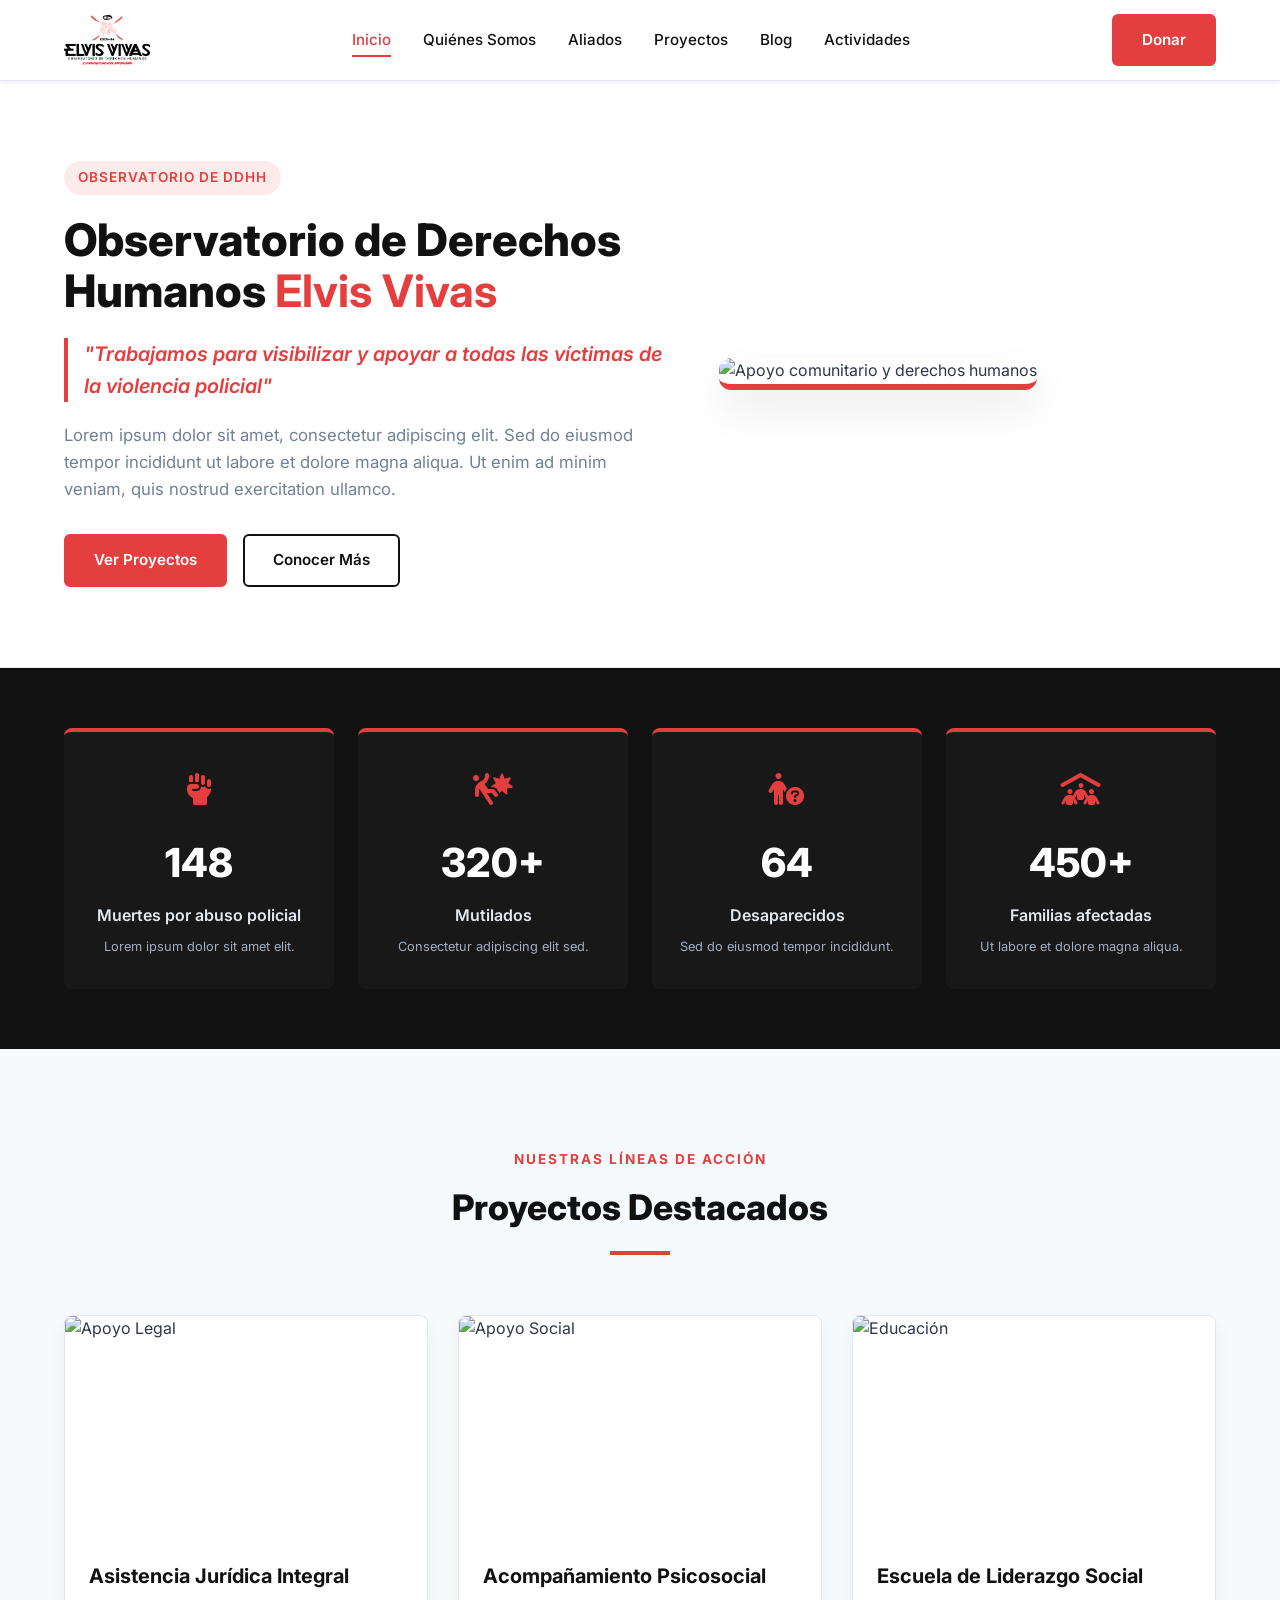
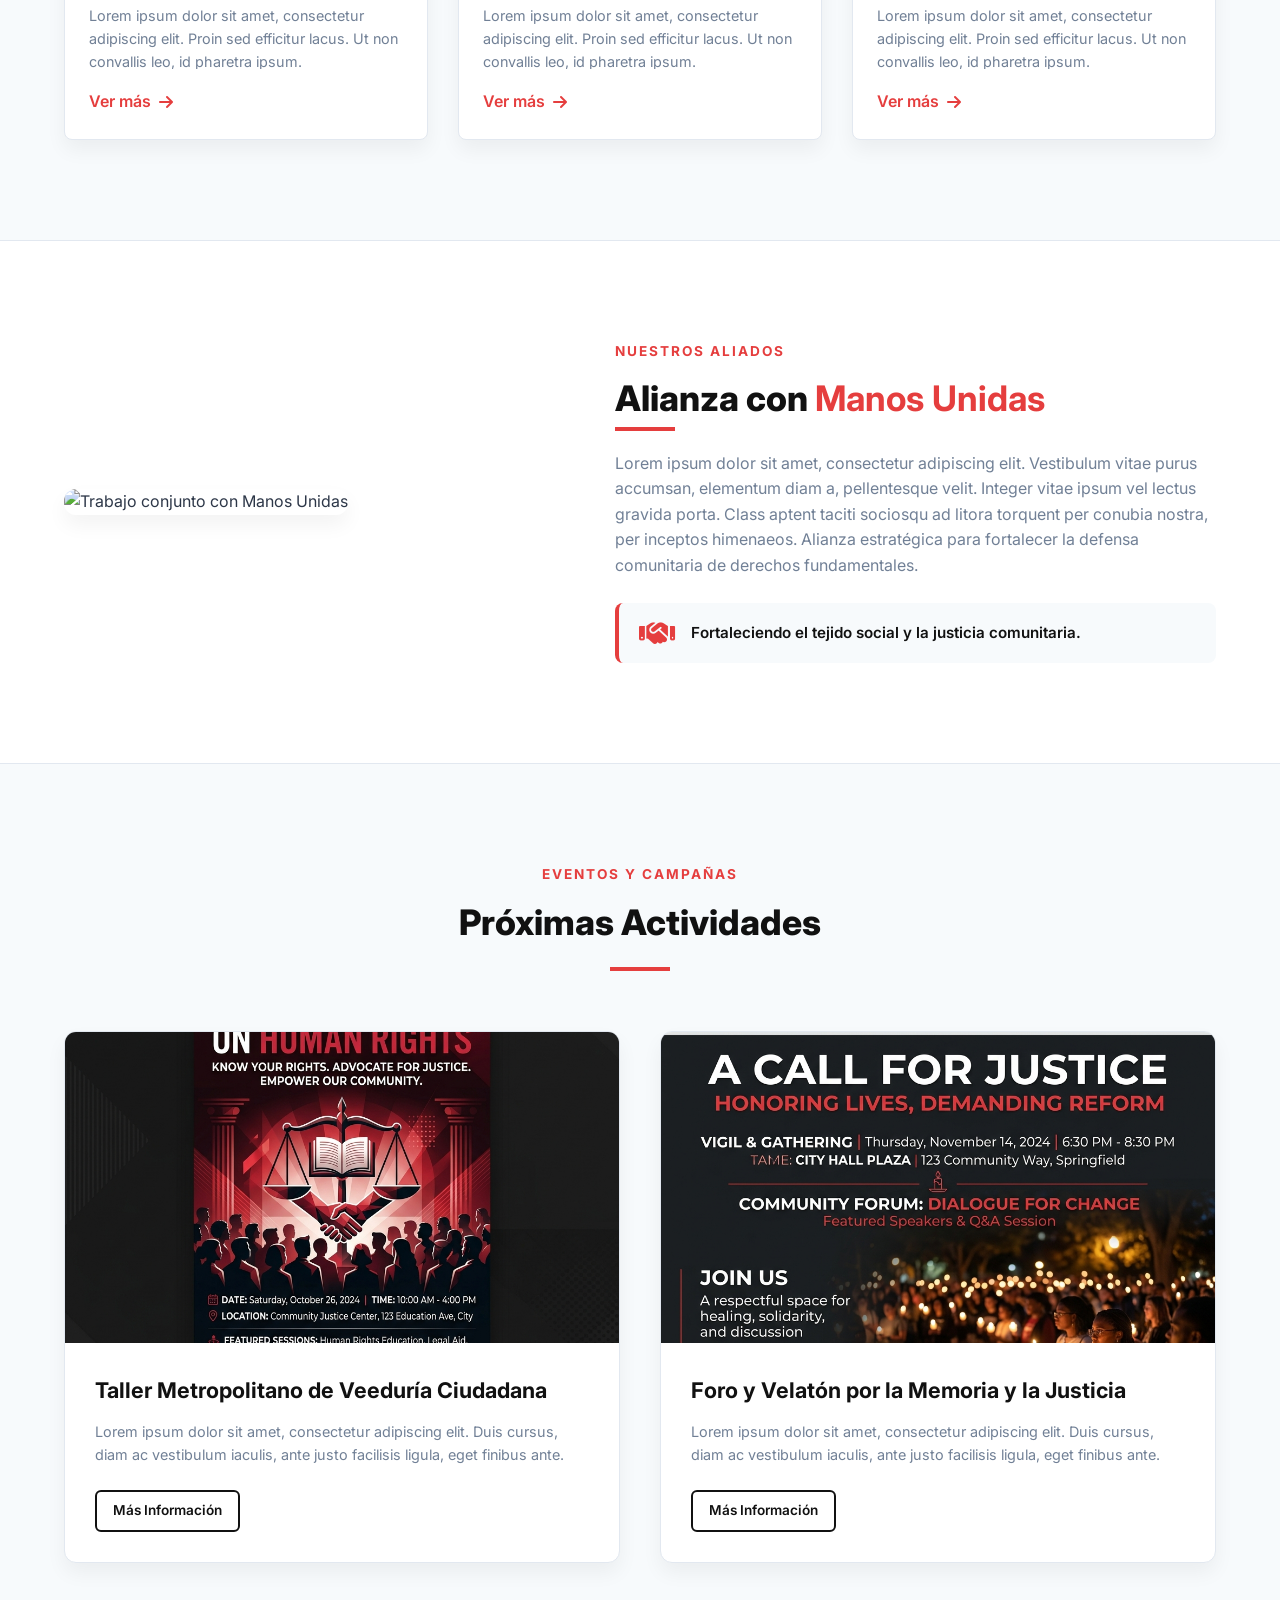
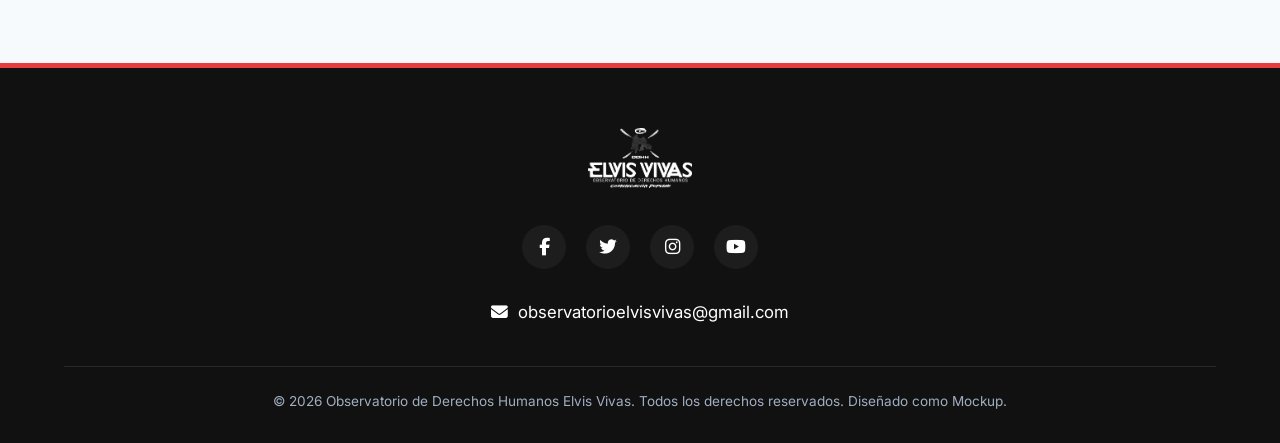
==== index.html @ bda3ddbe "Initial commit: Mockup Observatorio Elvis Vivas" ====
<!DOCTYPE html>
<html lang="es">
<head>
    <meta charset="UTF-8">
    <meta name="viewport" content="width=device-width, initial-scale=1.0">
    <title>Mockup - Observatorio de Derechos Humanos Elvis Vivas</title>
    <!-- Google Fonts: Inter para un look moderno y limpio -->
    <link rel="preconnect" href="https://fonts.googleapis.com">
    <link rel="preconnect" href="https://fonts.gstatic.com" crossorigin>
    <link href="https://fonts.googleapis.com/css2?family=Inter:wght@300;400;500;600;700;800&display=swap" rel="stylesheet">
    <!-- FontAwesome para iconos limpios y profesionales -->
    <link rel="stylesheet" href="https://cdnjs.cloudflare.com/ajax/libs/font-awesome/6.4.0/css/all.min.css">
    <!-- Estilos del sitio -->
    <link rel="stylesheet" href="style.css">
</head>
<body>

    <!-- CABECERA / NAVEGACIÓN -->
    <header class="main-header">
        <div class="container header-container">
            <a href="#" class="logo-container">
                <img src="img/logo.png" alt="Logo Observatorio Elvis Vivas" class="logo-img">
            </a>
            
            <!-- Botón de menú móvil -->
            <button class="mobile-menu-btn" aria-label="Abrir menú">
                <i class="fa-solid fa-bars"></i>
            </button>

            <nav class="main-nav">
                <ul class="nav-list">
                    <li><a href="#inicio" class="active">Inicio</a></li>
                    <li><a href="#quienes-somos">Quiénes Somos</a></li>
                    <li><a href="#aliados">Aliados</a></li>
                    <li><a href="#proyectos">Proyectos</a></li>
                    <li><a href="#blog">Blog</a></li>
                    <li><a href="#actividades">Actividades</a></li>
                </ul>
            </nav>

            <div class="header-actions">
                <a href="#donar" class="btn btn-primary">Donar</a>
            </div>
        </div>
    </header>

    <!-- SECCIÓN HERO -->
    <section id="inicio" class="hero-section">
        <div class="container hero-container">
            <div class="hero-content">
                <span class="hero-badge">Observatorio de DDHH</span>
                <h1 class="hero-title">Observatorio de Derechos Humanos <span class="text-highlight">Elvis Vivas</span></h1>
                <p class="hero-subtitle">"Trabajamos para visibilizar y apoyar a todas las víctimas de la violencia policial"</p>
                <p class="hero-description">Lorem ipsum dolor sit amet, consectetur adipiscing elit. Sed do eiusmod tempor incididunt ut labore et dolore magna aliqua. Ut enim ad minim veniam, quis nostrud exercitation ullamco.</p>
                <div class="hero-btns">
                    <a href="#proyectos" class="btn btn-primary">Ver Proyectos</a>
                    <a href="#quienes-somos" class="btn btn-secondary">Conocer Más</a>
                </div>
            </div>
            <div class="hero-media">
                <!-- Imagen real representativa de apoyo/derechos humanos de Unsplash -->
                <img src="https://images.unsplash.com/photo-1509099836639-18ba1795216d?q=80&w=1200" alt="Apoyo comunitario y derechos humanos" class="hero-img">
            </div>
        </div>
    </section>

    <!-- SECCIÓN INDICADORES -->
    <section class="stats-section">
        <div class="container">
            <div class="stats-grid">
                <div class="stat-card">
                    <div class="stat-icon">
                        <i class="fa-solid fa-hand-fist"></i>
                    </div>
                    <h3 class="stat-number">148</h3>
                    <p class="stat-label">Muertes por abuso policial</p>
                    <p class="stat-desc">Lorem ipsum dolor sit amet elit.</p>
                </div>
                <div class="stat-card">
                    <div class="stat-icon">
                        <i class="fa-solid fa-person-falling-burst"></i>
                    </div>
                    <h3 class="stat-number">320+</h3>
                    <p class="stat-label">Mutilados</p>
                    <p class="stat-desc">Consectetur adipiscing elit sed.</p>
                </div>
                <div class="stat-card">
                    <div class="stat-icon">
                        <i class="fa-solid fa-person-circle-question"></i>
                    </div>
                    <h3 class="stat-number">64</h3>
                    <p class="stat-label">Desaparecidos</p>
                    <p class="stat-desc">Sed do eiusmod tempor incididunt.</p>
                </div>
                <div class="stat-card">
                    <div class="stat-icon">
                        <i class="fa-solid fa-people-roof"></i>
                    </div>
                    <h3 class="stat-number">450+</h3>
                    <p class="stat-label">Familias afectadas</p>
                    <p class="stat-desc">Ut labore et dolore magna aliqua.</p>
                </div>
            </div>
        </div>
    </section>

    <!-- SECCIÓN PROYECTOS DESTACADOS -->
    <section id="proyectos" class="projects-section">
        <div class="container">
            <div class="section-header">
                <span class="section-tag">Nuestras Líneas de Acción</span>
                <h2 class="section-title">Proyectos Destacados</h2>
                <div class="section-underline"></div>
            </div>
            
            <div class="projects-grid">
                <!-- Tarjeta 1 -->
                <div class="project-card">
                    <div class="project-img-container">
                        <img src="https://images.unsplash.com/photo-1455849318743-b2233052fcff?q=80&w=600" alt="Apoyo Legal" class="project-img">
                    </div>
                    <div class="project-info">
                        <h3 class="project-card-title">Asistencia Jurídica Integral</h3>
                        <p class="project-card-desc">Lorem ipsum dolor sit amet, consectetur adipiscing elit. Proin sed efficitur lacus. Ut non convallis leo, id pharetra ipsum.</p>
                        <a href="#proyecto-detalle" class="btn-text">Ver más <i class="fa-solid fa-arrow-right"></i></a>
                    </div>
                </div>
                
                <!-- Tarjeta 2 -->
                <div class="project-card">
                    <div class="project-img-container">
                        <img src="https://images.unsplash.com/photo-1488521787991-ed7bbaae773c?q=80&w=600" alt="Apoyo Social" class="project-img">
                    </div>
                    <div class="project-info">
                        <h3 class="project-card-title">Acompañamiento Psicosocial</h3>
                        <p class="project-card-desc">Lorem ipsum dolor sit amet, consectetur adipiscing elit. Proin sed efficitur lacus. Ut non convallis leo, id pharetra ipsum.</p>
                        <a href="#proyecto-detalle" class="btn-text">Ver más <i class="fa-solid fa-arrow-right"></i></a>
                    </div>
                </div>

                <!-- Tarjeta 3 -->
                <div class="project-card">
                    <div class="project-img-container">
                        <img src="https://images.unsplash.com/photo-1516627145497-ae6968895b74?q=80&w=600" alt="Educación" class="project-img">
                    </div>
                    <div class="project-info">
                        <h3 class="project-card-title">Escuela de Liderazgo Social</h3>
                        <p class="project-card-desc">Lorem ipsum dolor sit amet, consectetur adipiscing elit. Proin sed efficitur lacus. Ut non convallis leo, id pharetra ipsum.</p>
                        <a href="#proyecto-detalle" class="btn-text">Ver más <i class="fa-solid fa-arrow-right"></i></a>
                    </div>
                </div>
            </div>
        </div>
    </section>

    <!-- SECCIÓN ALIADOS: MANOS UNIDAS -->
    <section id="aliados" class="aliados-section">
        <div class="container aliados-container">
            <div class="aliados-media">
                <img src="https://images.unsplash.com/photo-1559027615-cdbe68790042?q=80&w=600" alt="Trabajo conjunto con Manos Unidas" class="aliados-img">
            </div>
            <div class="aliados-content">
                <span class="section-tag">Nuestros Aliados</span>
                <h2 class="section-title">Alianza con <span class="text-highlight">Manos Unidas</span></h2>
                <div class="section-underline" style="margin: 0 0 20px 0;"></div>
                <p class="aliados-description">Lorem ipsum dolor sit amet, consectetur adipiscing elit. Vestibulum vitae purus accumsan, elementum diam a, pellentesque velit. Integer vitae ipsum vel lectus gravida porta. Class aptent taciti sociosqu ad litora torquent per conubia nostra, per inceptos himenaeos. Alianza estratégica para fortalecer la defensa comunitaria de derechos fundamentales.</p>
                <div class="aliados-badge-box">
                    <i class="fa-solid fa-handshake"></i>
                    <span>Fortaleciendo el tejido social y la justicia comunitaria.</span>
                </div>
            </div>
        </div>
    </section>

    <!-- SECCIÓN PRÓXIMAS ACTIVIDADES (BANNERS GENERADOS POR IA) -->
    <section id="actividades" class="activities-section">
        <div class="container">
            <div class="section-header">
                <span class="section-tag">Eventos y Campañas</span>
                <h2 class="section-title">Próximas Actividades</h2>
                <div class="section-underline"></div>
            </div>
            
            <div class="activities-grid">
                <!-- Tarjeta Actividad 1 -->
                <div class="activity-card">
                    <div class="activity-banner-container">
                        <img src="img/banner_taller.png" alt="Banner Taller Derechos Humanos" class="activity-banner-img">
                    </div>
                    <div class="activity-info">
                        <h3 class="activity-title">Taller Metropolitano de Veeduría Ciudadana</h3>
                        <p class="activity-desc">Lorem ipsum dolor sit amet, consectetur adipiscing elit. Duis cursus, diam ac vestibulum iaculis, ante justo facilisis ligula, eget finibus ante.</p>
                        <a href="#" class="btn btn-secondary btn-sm">Más Información</a>
                    </div>
                </div>

                <!-- Tarjeta Actividad 2 -->
                <div class="activity-card">
                    <div class="activity-banner-container">
                        <img src="img/banner_velaton.png" alt="Banner Velatón por la Justicia" class="activity-banner-img">
                    </div>
                    <div class="activity-info">
                        <h3 class="activity-title">Foro y Velatón por la Memoria y la Justicia</h3>
                        <p class="activity-desc">Lorem ipsum dolor sit amet, consectetur adipiscing elit. Duis cursus, diam ac vestibulum iaculis, ante justo facilisis ligula, eget finibus ante.</p>
                        <a href="#" class="btn btn-secondary btn-sm">Más Información</a>
                    </div>
                </div>
            </div>
        </div>
    </section>

    <!-- PIE DE PÁGINA (FOOTER) -->
    <footer class="main-footer">
        <div class="container footer-container">
            <div class="footer-logo">
                <img src="img/logo.png" alt="Logo Observatorio Elvis Vivas" class="footer-logo-img">
            </div>
            
            <div class="footer-socials">
                <a href="#" class="social-link" aria-label="Facebook"><i class="fa-brands fa-facebook-f"></i></a>
                <a href="#" class="social-link" aria-label="Twitter"><i class="fa-brands fa-twitter"></i></a>
                <a href="#" class="social-link" aria-label="Instagram"><i class="fa-brands fa-instagram"></i></a>
                <a href="#" class="social-link" aria-label="YouTube"><i class="fa-brands fa-youtube"></i></a>
            </div>

            <div class="footer-contact">
                <p><i class="fa-solid fa-envelope"></i> <a href="mailto:observatorioelvisvivas@gmail.com">observatorioelvisvivas@gmail.com</a></p>
            </div>
            
            <div class="footer-bottom">
                <p>&copy; 2026 Observatorio de Derechos Humanos Elvis Vivas. Todos los derechos reservados. Diseñado como Mockup.</p>
            </div>
        </div>
    </footer>

    <!-- Script para comportamiento interactivo básico -->
    <script src="main.js"></script>
</body>
</html>
---- style.css ----
/* ==========================================================================
   DISEÑO VISUAL: MOCKUP OBSERVATORIO DE DERECHOS HUMANOS ELVIS VIVAS
   Paleta: Basada en el Logo (Negro Carbón y Rojo Carmesí)
   ========================================================================== */

/* VARIABLES DE DISEÑO (Identidad de marca) */
:root {
    --primary-color: #111111;       /* Negro Carbón del Logo */
    --accent-color: #e53e3e;        /* Rojo Carmesí de 'Comunicación Popular' */
    --accent-hover: #b91c1c;        /* Rojo Carmesí Oscuro para hovers */
    --text-color: #2d3748;          /* Gris Oscuro para legibilidad */
    --text-muted: #718096;          /* Gris Claro para descripciones secundarias */
    --bg-light: #f7fafc;            /* Fondo Gris Ultra-Claro */
    --bg-white: #ffffff;            /* Fondo Blanco */
    --border-color: #e2e8f0;        /* Color de bordes y separadores */
    --font-primary: 'Inter', sans-serif;
    --transition-speed: 0.3s;
    --max-width: 1200px;
    --shadow-sm: 0 2px 4px rgba(0,0,0,0.05);
    --shadow-md: 0 10px 20px rgba(0,0,0,0.05);
    --shadow-lg: 0 20px 40px rgba(0,0,0,0.08);
}

/* RESET GENERAL */
* {
    margin: 0;
    padding: 0;
    box-sizing: border-box;
}

html {
    scroll-behavior: smooth;
    font-size: 16px;
}

body {
    font-family: var(--font-primary);
    color: var(--text-color);
    background-color: var(--bg-white);
    line-height: 1.6;
    overflow-x: hidden;
}

/* CLASES DE UTILIDAD */
.container {
    width: 100%;
    max-width: var(--max-width);
    margin: 0 auto;
    padding: 0 24px;
}

.text-highlight {
    color: var(--accent-color);
    font-weight: 700;
}

/* BOTONES */
.btn {
    display: inline-block;
    padding: 12px 28px;
    font-size: 0.95rem;
    font-weight: 600;
    border-radius: 6px;
    text-decoration: none;
    transition: all var(--transition-speed) ease;
    cursor: pointer;
    text-align: center;
}

.btn-primary {
    background-color: var(--accent-color);
    color: var(--bg-white);
    border: 2px solid var(--accent-color);
}

.btn-primary:hover {
    background-color: var(--accent-hover);
    border-color: var(--accent-hover);
    transform: translateY(-2px);
    box-shadow: 0 4px 12px rgba(229, 62, 62, 0.2);
}

.btn-secondary {
    background-color: transparent;
    color: var(--primary-color);
    border: 2px solid var(--primary-color);
}

.btn-secondary:hover {
    background-color: var(--primary-color);
    color: var(--bg-white);
    transform: translateY(-2px);
}

.btn-sm {
    padding: 8px 16px;
    font-size: 0.85rem;
}

.btn-text {
    display: inline-flex;
    align-items: center;
    gap: 8px;
    color: var(--accent-color);
    font-weight: 600;
    text-decoration: none;
    transition: gap 0.2s ease;
}

.btn-text:hover {
    color: var(--accent-hover);
    gap: 12px;
}

/* CABECERA (HEADER) STICKY */
.main-header {
    background-color: rgba(255, 255, 255, 0.95);
    backdrop-filter: blur(10px);
    position: sticky;
    top: 0;
    z-index: 1000;
    border-bottom: 1px solid var(--border-color);
    box-shadow: var(--shadow-sm);
    transition: padding var(--transition-speed) ease;
}

.header-container {
    display: flex;
    justify-content: space-between;
    align-items: center;
    height: 80px;
}

.logo-container {
    display: flex;
    align-items: center;
}

.logo-img {
    height: 50px;
    width: auto;
    object-fit: contain;
    transition: height var(--transition-speed) ease;
}

/* NAVEGACIÓN */
.main-nav {
    display: flex;
    align-items: center;
}

.nav-list {
    display: flex;
    list-style: none;
    gap: 32px;
}

.nav-list a {
    text-decoration: none;
    color: var(--primary-color);
    font-weight: 500;
    font-size: 0.95rem;
    position: relative;
    padding: 8px 0;
    transition: color var(--transition-speed);
}

.nav-list a:hover,
.nav-list a.active {
    color: var(--accent-color);
}

.nav-list a::after {
    content: '';
    position: absolute;
    bottom: 0;
    left: 0;
    width: 0;
    height: 2px;
    background-color: var(--accent-color);
    transition: width var(--transition-speed) ease;
}

.nav-list a:hover::after,
.nav-list a.active::after {
    width: 100%;
}

.mobile-menu-btn {
    display: none;
    background: none;
    border: none;
    font-size: 1.5rem;
    color: var(--primary-color);
    cursor: pointer;
}

/* SECCIÓN HERO (PORTADA) */
.hero-section {
    padding: 80px 0;
    background-color: var(--bg-white);
    border-bottom: 1px solid var(--border-color);
}

.hero-container {
    display: grid;
    grid-template-columns: 1.1fr 0.9fr;
    gap: 48px;
    align-items: center;
}

.hero-content {
    display: flex;
    flex-direction: column;
    align-items: flex-start;
}

.hero-badge {
    background-color: rgba(229, 62, 62, 0.1);
    color: var(--accent-color);
    padding: 6px 14px;
    border-radius: 50px;
    font-size: 0.85rem;
    font-weight: 600;
    margin-bottom: 20px;
    text-transform: uppercase;
    letter-spacing: 1px;
}

.hero-title {
    font-size: 2.8rem;
    font-weight: 800;
    line-height: 1.15;
    color: var(--primary-color);
    margin-bottom: 20px;
}

.hero-subtitle {
    font-size: 1.25rem;
    font-weight: 600;
    color: var(--accent-color);
    margin-bottom: 20px;
    border-left: 4px solid var(--accent-color);
    padding-left: 16px;
    font-style: italic;
}

.hero-description {
    font-size: 1.05rem;
    color: var(--text-muted);
    margin-bottom: 32px;
}

.hero-btns {
    display: flex;
    gap: 16px;
}

.hero-media {
    position: relative;
}

.hero-img {
    width: 100%;
    border-radius: 12px;
    box-shadow: var(--shadow-lg);
    object-fit: cover;
    aspect-ratio: 4/3;
    border-bottom: 6px solid var(--accent-color);
}

/* SECCIÓN INDICADORES (ESTADÍSTICAS) */
.stats-section {
    padding: 60px 0;
    background-color: var(--primary-color);
    color: var(--bg-white);
}

.stats-grid {
    display: grid;
    grid-template-columns: repeat(4, 1fr);
    gap: 24px;
}

.stat-card {
    background-color: rgba(255, 255, 255, 0.03);
    padding: 32px 20px;
    border-radius: 8px;
    text-align: center;
    border-top: 4px solid var(--accent-color);
    transition: transform var(--transition-speed) ease;
}

.stat-card:hover {
    transform: translateY(-5px);
    background-color: rgba(255, 255, 255, 0.05);
}

.stat-icon {
    font-size: 2rem;
    color: var(--accent-color);
    margin-bottom: 16px;
}

.stat-number {
    font-size: 2.5rem;
    font-weight: 800;
    margin-bottom: 8px;
}

.stat-label {
    font-size: 1rem;
    font-weight: 600;
    margin-bottom: 8px;
    color: #e2e8f0;
}

.stat-desc {
    font-size: 0.8rem;
    color: #a0aec0;
}

/* SECCIÓN ENCABEZADOS COMUNES */
.section-header {
    text-align: center;
    margin-bottom: 60px;
}

.section-tag {
    color: var(--accent-color);
    font-weight: 700;
    font-size: 0.85rem;
    text-transform: uppercase;
    letter-spacing: 2px;
    display: block;
    margin-bottom: 8px;
}

.section-title {
    font-size: 2.2rem;
    font-weight: 800;
    color: var(--primary-color);
}

.section-underline {
    width: 60px;
    height: 4px;
    background-color: var(--accent-color);
    margin: 16px auto 0;
}

/* SECCIÓN PROYECTOS */
.projects-section {
    padding: 100px 0;
    background-color: var(--bg-light);
}

.projects-grid {
    display: grid;
    grid-template-columns: repeat(3, 1fr);
    gap: 30px;
}

.project-card {
    background-color: var(--bg-white);
    border-radius: 8px;
    overflow: hidden;
    box-shadow: var(--shadow-md);
    transition: all var(--transition-speed) ease;
    border: 1px solid var(--border-color);
}

.project-card:hover {
    transform: translateY(-8px);
    box-shadow: var(--shadow-lg);
    border-color: var(--accent-color);
}

.project-img-container {
    width: 100%;
    height: 220px;
    overflow: hidden;
}

.project-img {
    width: 100%;
    height: 100%;
    object-fit: cover;
    transition: transform var(--transition-speed) ease;
}

.project-card:hover .project-img {
    transform: scale(1.05);
}

.project-info {
    padding: 24px;
}

.project-card-title {
    font-size: 1.25rem;
    font-weight: 700;
    margin-bottom: 12px;
    color: var(--primary-color);
}

.project-card-desc {
    font-size: 0.9rem;
    color: var(--text-muted);
    margin-bottom: 20px;
    height: 65px;
    overflow: hidden;
    display: -webkit-box;
    -webkit-line-clamp: 3;
    -webkit-box-orient: vertical;
}

/* SECCIÓN ALIADOS: MANOS UNIDAS */
.aliados-section {
    padding: 100px 0;
    background-color: var(--bg-white);
    border-top: 1px solid var(--border-color);
    border-bottom: 1px solid var(--border-color);
}

.aliados-container {
    display: grid;
    grid-template-columns: 0.9fr 1.1fr;
    gap: 60px;
    align-items: center;
}

.aliados-img {
    width: 100%;
    border-radius: 12px;
    box-shadow: var(--shadow-md);
    aspect-ratio: 4/3;
    object-fit: cover;
}

.aliados-content {
    display: flex;
    flex-direction: column;
}

.aliados-description {
    font-size: 1rem;
    color: var(--text-muted);
    margin-bottom: 24px;
}

.aliados-badge-box {
    display: flex;
    align-items: center;
    gap: 16px;
    background-color: var(--bg-light);
    padding: 16px 20px;
    border-radius: 8px;
    border-left: 4px solid var(--accent-color);
}

.aliados-badge-box i {
    font-size: 1.8rem;
    color: var(--accent-color);
}

.aliados-badge-box span {
    font-size: 0.95rem;
    font-weight: 600;
    color: var(--primary-color);
}

/* SECCIÓN ACTIVIDADES (BANNERS IA) */
.activities-section {
    padding: 100px 0;
    background-color: var(--bg-light);
}

.activities-grid {
    display: grid;
    grid-template-columns: repeat(2, 1fr);
    gap: 40px;
}

.activity-card {
    background-color: var(--bg-white);
    border-radius: 12px;
    overflow: hidden;
    box-shadow: var(--shadow-md);
    transition: all var(--transition-speed) ease;
    border: 1px solid var(--border-color);
}

.activity-card:hover {
    transform: translateY(-5px);
    box-shadow: var(--shadow-lg);
}

.activity-banner-container {
    width: 100%;
    aspect-ratio: 16/9;
    overflow: hidden;
    background-color: var(--primary-color);
}

.activity-banner-img {
    width: 100%;
    height: 100%;
    object-fit: cover;
}

.activity-info {
    padding: 30px;
}

.activity-title {
    font-size: 1.35rem;
    font-weight: 700;
    margin-bottom: 12px;
    color: var(--primary-color);
}

.activity-desc {
    font-size: 0.9rem;
    color: var(--text-muted);
    margin-bottom: 24px;
}

/* PIE DE PÁGINA (FOOTER) */
.main-footer {
    background-color: var(--primary-color);
    color: var(--bg-white);
    padding: 60px 0 30px;
    border-top: 5px solid var(--accent-color);
}

.footer-container {
    display: flex;
    flex-direction: column;
    align-items: center;
    text-align: center;
}

.footer-logo {
    margin-bottom: 30px;
}

.footer-logo-img {
    height: 60px;
    width: auto;
    object-fit: contain;
    filter: brightness(0) invert(1); /* Pone el logo en blanco para fondo oscuro */
}

.footer-socials {
    display: flex;
    gap: 20px;
    margin-bottom: 30px;
}

.social-link {
    display: inline-flex;
    justify-content: center;
    align-items: center;
    width: 44px;
    height: 44px;
    border-radius: 50px;
    background-color: rgba(255, 255, 255, 0.05);
    color: var(--bg-white);
    text-decoration: none;
    font-size: 1.1rem;
    transition: all var(--transition-speed) ease;
}

.social-link:hover {
    background-color: var(--accent-color);
    transform: translateY(-3px);
}

.footer-contact {
    margin-bottom: 40px;
}

.footer-contact p {
    font-size: 1.05rem;
    display: flex;
    align-items: center;
    gap: 10px;
}

.footer-contact a {
    color: var(--bg-white);
    text-decoration: none;
    transition: color var(--transition-speed);
}

.footer-contact a:hover {
    color: var(--accent-color);
}

.footer-bottom {
    width: 100%;
    border-top: 1px solid rgba(255, 255, 255, 0.1);
    padding-top: 24px;
    font-size: 0.85rem;
    color: #a0aec0;
}

/* ==========================================================================
   DISEÑO RESPONSIVO (MÓVILES Y TABLETS)
   ========================================================================== */

@media (max-width: 992px) {
    .hero-container {
        grid-template-columns: 1fr;
        text-align: center;
        gap: 40px;
    }
    
    .hero-content {
        align-items: center;
    }
    
    .hero-subtitle {
        border-left: none;
        padding-left: 0;
    }
    
    .hero-btns {
        justify-content: center;
    }

    .stats-grid {
        grid-template-columns: repeat(2, 1fr);
    }
    
    .projects-grid {
        grid-template-columns: repeat(2, 1fr);
    }
    
    .aliados-container {
        grid-template-columns: 1fr;
        gap: 40px;
        text-align: center;
    }

    .activities-grid {
        grid-template-columns: 1fr;
        gap: 30px;
    }
}

@media (max-width: 768px) {
    .main-header {
        position: relative;
    }

    .mobile-menu-btn {
        display: block;
    }

    .main-nav {
        display: none; /* Se activa con JS en el menú hamburguesa */
        position: absolute;
        top: 80px;
        left: 0;
        width: 100%;
        background-color: var(--bg-white);
        border-bottom: 1px solid var(--border-color);
        padding: 24px;
        box-shadow: var(--shadow-md);
    }

    .main-nav.active {
        display: block;
    }

    .nav-list {
        flex-direction: column;
        gap: 20px;
        align-items: center;
    }

    .header-actions {
        display: none; /* Escondido en móvil para simplificar, se puede duplicar en menú */
    }

    .hero-title {
        font-size: 2.2rem;
    }
    
    .stats-grid {
        grid-template-columns: 1fr;
    }
    
    .projects-grid {
        grid-template-columns: 1fr;
    }
}
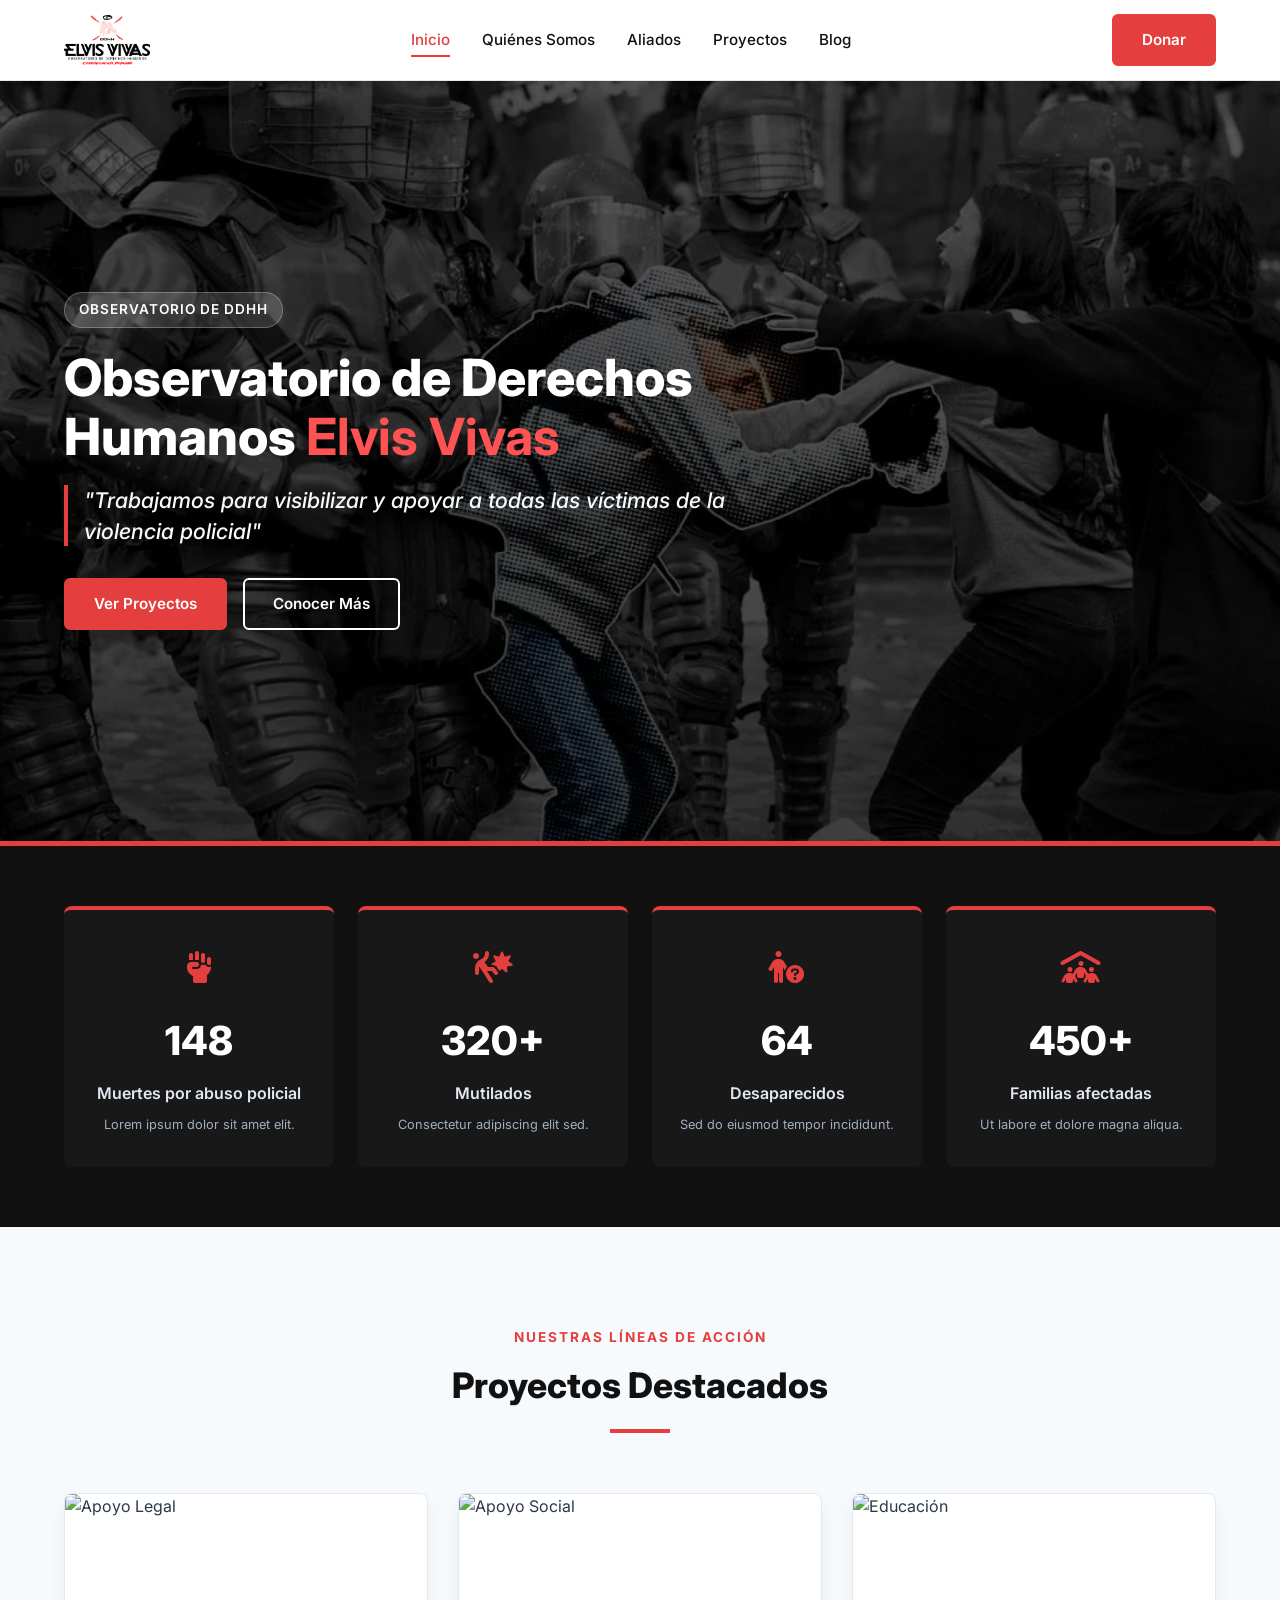
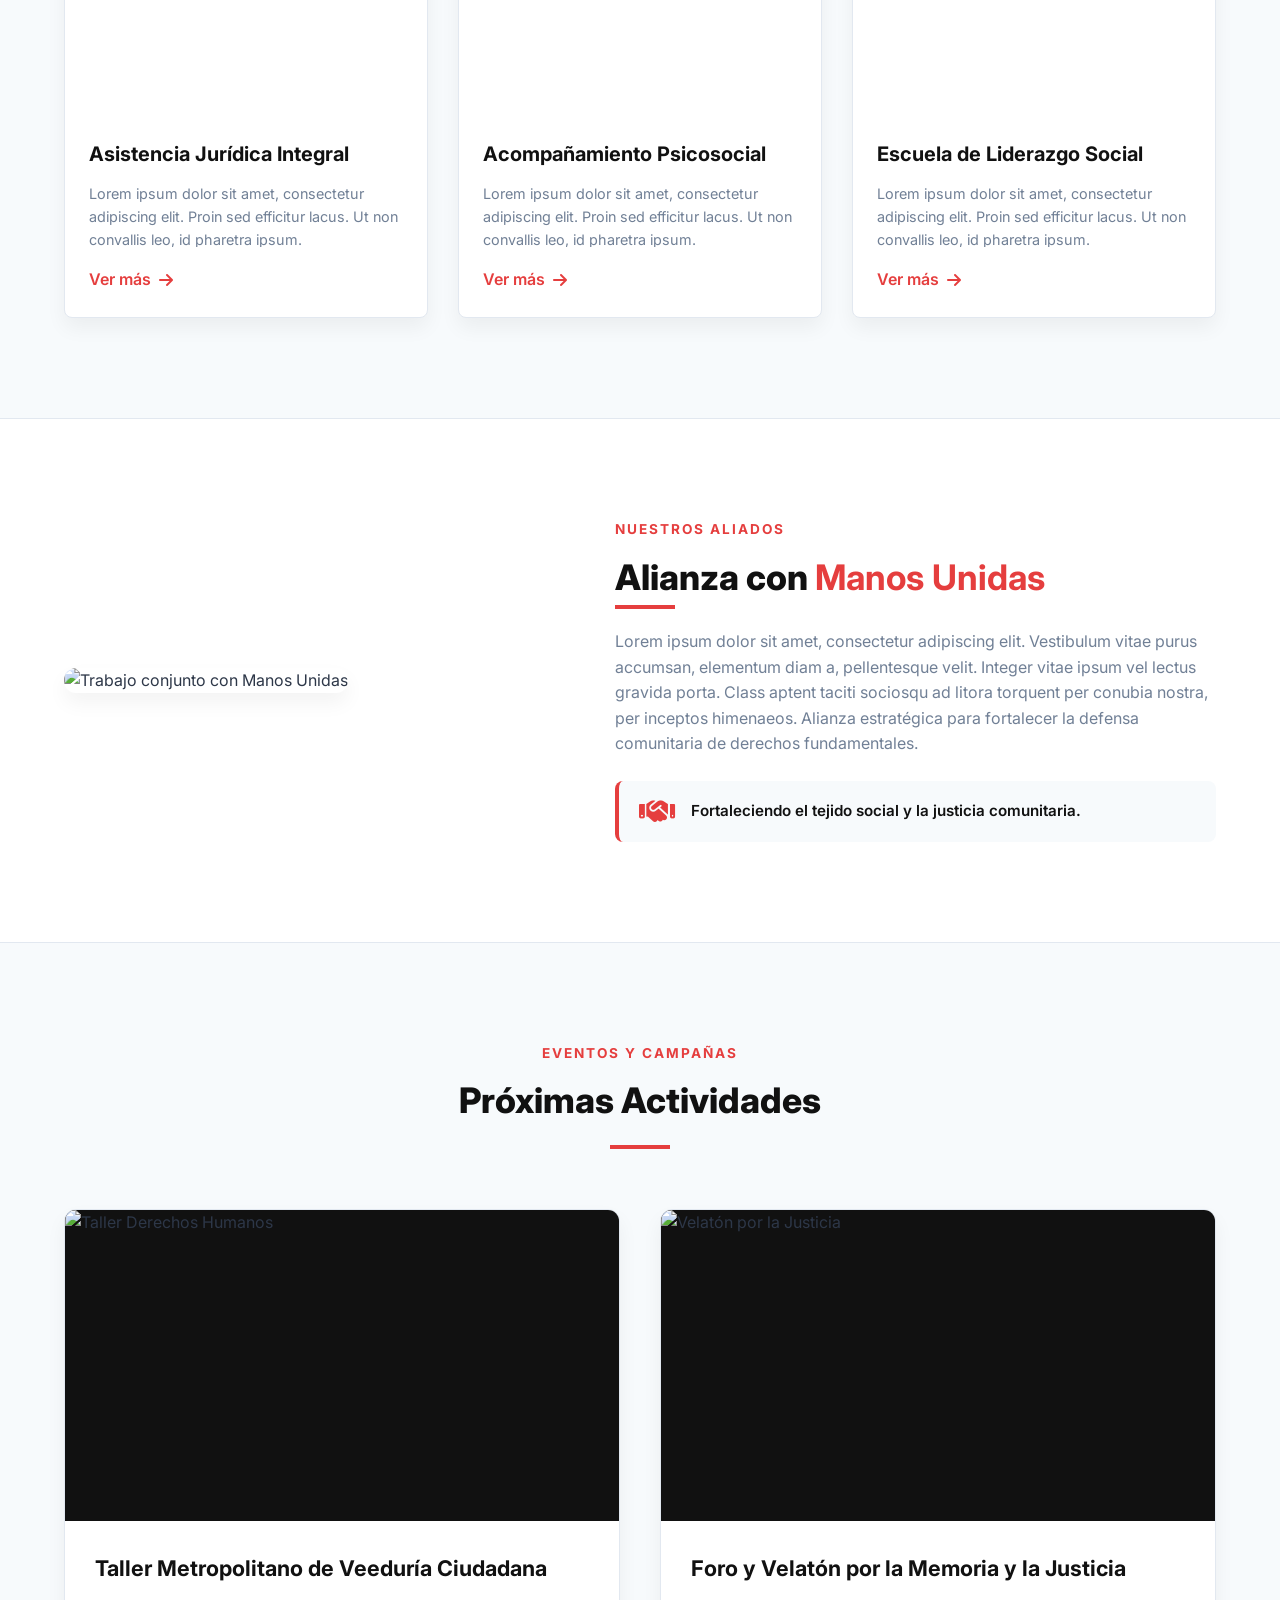
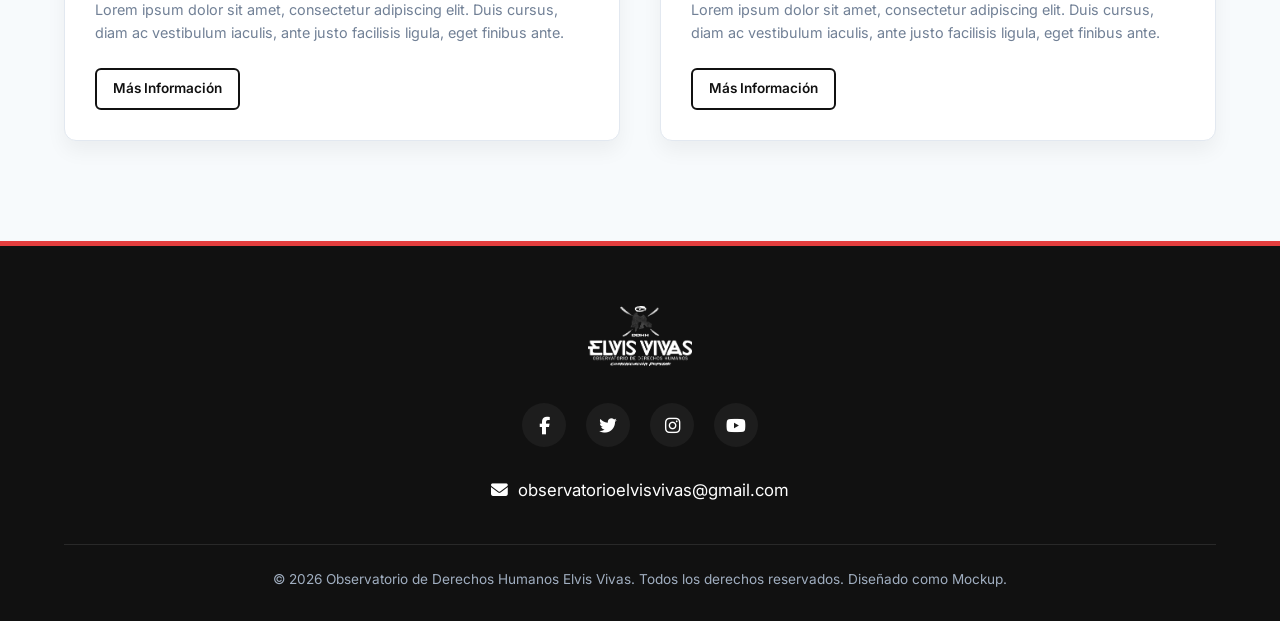
==== commit 6cff4b41: "Update: Hero background image, real campaign photos, move hero photo to aliados, and header menu cle" ====
--- a/index.html
+++ b/index.html
@@ -34,7 +34,6 @@
                     <li><a href="#aliados">Aliados</a></li>
                     <li><a href="#proyectos">Proyectos</a></li>
                     <li><a href="#blog">Blog</a></li>
-                    <li><a href="#actividades">Actividades</a></li>
                 </ul>
             </nav>
 
@@ -51,15 +50,10 @@
                 <span class="hero-badge">Observatorio de DDHH</span>
                 <h1 class="hero-title">Observatorio de Derechos Humanos <span class="text-highlight">Elvis Vivas</span></h1>
                 <p class="hero-subtitle">"Trabajamos para visibilizar y apoyar a todas las víctimas de la violencia policial"</p>
-                <p class="hero-description">Lorem ipsum dolor sit amet, consectetur adipiscing elit. Sed do eiusmod tempor incididunt ut labore et dolore magna aliqua. Ut enim ad minim veniam, quis nostrud exercitation ullamco.</p>
                 <div class="hero-btns">
                     <a href="#proyectos" class="btn btn-primary">Ver Proyectos</a>
                     <a href="#quienes-somos" class="btn btn-secondary">Conocer Más</a>
                 </div>
-            </div>
-            <div class="hero-media">
-                <!-- Imagen real representativa de apoyo/derechos humanos de Unsplash -->
-                <img src="https://images.unsplash.com/photo-1509099836639-18ba1795216d?q=80&w=1200" alt="Apoyo comunitario y derechos humanos" class="hero-img">
             </div>
         </div>
     </section>
@@ -157,7 +151,7 @@
     <section id="aliados" class="aliados-section">
         <div class="container aliados-container">
             <div class="aliados-media">
-                <img src="https://images.unsplash.com/photo-1559027615-cdbe68790042?q=80&w=600" alt="Trabajo conjunto con Manos Unidas" class="aliados-img">
+                <img src="https://images.unsplash.com/photo-1509099836639-18ba1795216d?q=80&w=1200" alt="Trabajo conjunto con Manos Unidas" class="aliados-img">
             </div>
             <div class="aliados-content">
                 <span class="section-tag">Nuestros Aliados</span>
@@ -172,7 +166,7 @@
         </div>
     </section>
 
-    <!-- SECCIÓN PRÓXIMAS ACTIVIDADES (BANNERS GENERADOS POR IA) -->
+    <!-- SECCIÓN PRÓXIMAS ACTIVIDADES -->
     <section id="actividades" class="activities-section">
         <div class="container">
             <div class="section-header">
@@ -185,7 +179,7 @@
                 <!-- Tarjeta Actividad 1 -->
                 <div class="activity-card">
                     <div class="activity-banner-container">
-                        <img src="img/banner_taller.png" alt="Banner Taller Derechos Humanos" class="activity-banner-img">
+                        <img src="https://images.unsplash.com/photo-1540575467063-178a50c2df87?q=80&w=800" alt="Taller Derechos Humanos" class="activity-banner-img">
                     </div>
                     <div class="activity-info">
                         <h3 class="activity-title">Taller Metropolitano de Veeduría Ciudadana</h3>
@@ -197,7 +191,7 @@
                 <!-- Tarjeta Actividad 2 -->
                 <div class="activity-card">
                     <div class="activity-banner-container">
-                        <img src="img/banner_velaton.png" alt="Banner Velatón por la Justicia" class="activity-banner-img">
+                        <img src="https://images.unsplash.com/photo-1529156069898-49953e39b3ac?q=80&w=800" alt="Velatón por la Justicia" class="activity-banner-img">
                     </div>
                     <div class="activity-info">
                         <h3 class="activity-title">Foro y Velatón por la Memoria y la Justicia</h3>
--- a/style.css
+++ b/style.css
@@ -195,29 +195,34 @@
     cursor: pointer;
 }
 
-/* SECCIÓN HERO (PORTADA) */
+/* SECCIÓN HERO (PORTADA CON FONDO COMPLETO) */
 .hero-section {
-    padding: 80px 0;
-    background-color: var(--bg-white);
-    border-bottom: 1px solid var(--border-color);
+    position: relative;
+    background-image: linear-gradient(rgba(0, 0, 0, 0.65), rgba(0, 0, 0, 0.75)), url('img/img_banner.webp');
+    background-size: cover;
+    background-position: center;
+    background-repeat: no-repeat;
+    min-height: 85vh;
+    display: flex;
+    align-items: center;
+    border-bottom: 5px solid var(--accent-color);
 }
 
 .hero-container {
-    display: grid;
-    grid-template-columns: 1.1fr 0.9fr;
-    gap: 48px;
-    align-items: center;
+    display: block;
 }
 
 .hero-content {
+    max-width: 750px;
     display: flex;
     flex-direction: column;
     align-items: flex-start;
 }
 
 .hero-badge {
-    background-color: rgba(229, 62, 62, 0.1);
-    color: var(--accent-color);
+    background-color: rgba(255, 255, 255, 0.15);
+    color: #ffffff;
+    border: 1px solid rgba(255, 255, 255, 0.25);
     padding: 6px 14px;
     border-radius: 50px;
     font-size: 0.85rem;
@@ -228,27 +233,26 @@
 }
 
 .hero-title {
-    font-size: 2.8rem;
+    font-size: 3.2rem;
     font-weight: 800;
     line-height: 1.15;
-    color: var(--primary-color);
+    color: #ffffff;
     margin-bottom: 20px;
 }
 
+.hero-title .text-highlight {
+    color: #ff5252; /* Rojo más brillante para mejor legibilidad sobre fondo oscuro */
+}
+
 .hero-subtitle {
-    font-size: 1.25rem;
-    font-weight: 600;
-    color: var(--accent-color);
-    margin-bottom: 20px;
+    font-size: 1.35rem;
+    font-weight: 500;
+    color: #f7fafc;
+    margin-bottom: 32px;
     border-left: 4px solid var(--accent-color);
     padding-left: 16px;
     font-style: italic;
-}
-
-.hero-description {
-    font-size: 1.05rem;
-    color: var(--text-muted);
-    margin-bottom: 32px;
+    line-height: 1.4;
 }
 
 .hero-btns {
@@ -256,17 +260,14 @@
     gap: 16px;
 }
 
-.hero-media {
-    position: relative;
-}
-
-.hero-img {
-    width: 100%;
-    border-radius: 12px;
-    box-shadow: var(--shadow-lg);
-    object-fit: cover;
-    aspect-ratio: 4/3;
-    border-bottom: 6px solid var(--accent-color);
+.hero-section .btn-secondary {
+    color: #ffffff;
+    border-color: #ffffff;
+}
+
+.hero-section .btn-secondary:hover {
+    background-color: #ffffff;
+    color: var(--primary-color);
 }
 
 /* SECCIÓN INDICADORES (ESTADÍSTICAS) */
@@ -611,14 +612,15 @@
    ========================================================================== */
 
 @media (max-width: 992px) {
-    .hero-container {
-        grid-template-columns: 1fr;
+    .hero-section {
+        min-height: 70vh;
         text-align: center;
-        gap: 40px;
+        padding: 60px 0;
     }
     
     .hero-content {
         align-items: center;
+        margin: 0 auto;
     }
     
     .hero-subtitle {
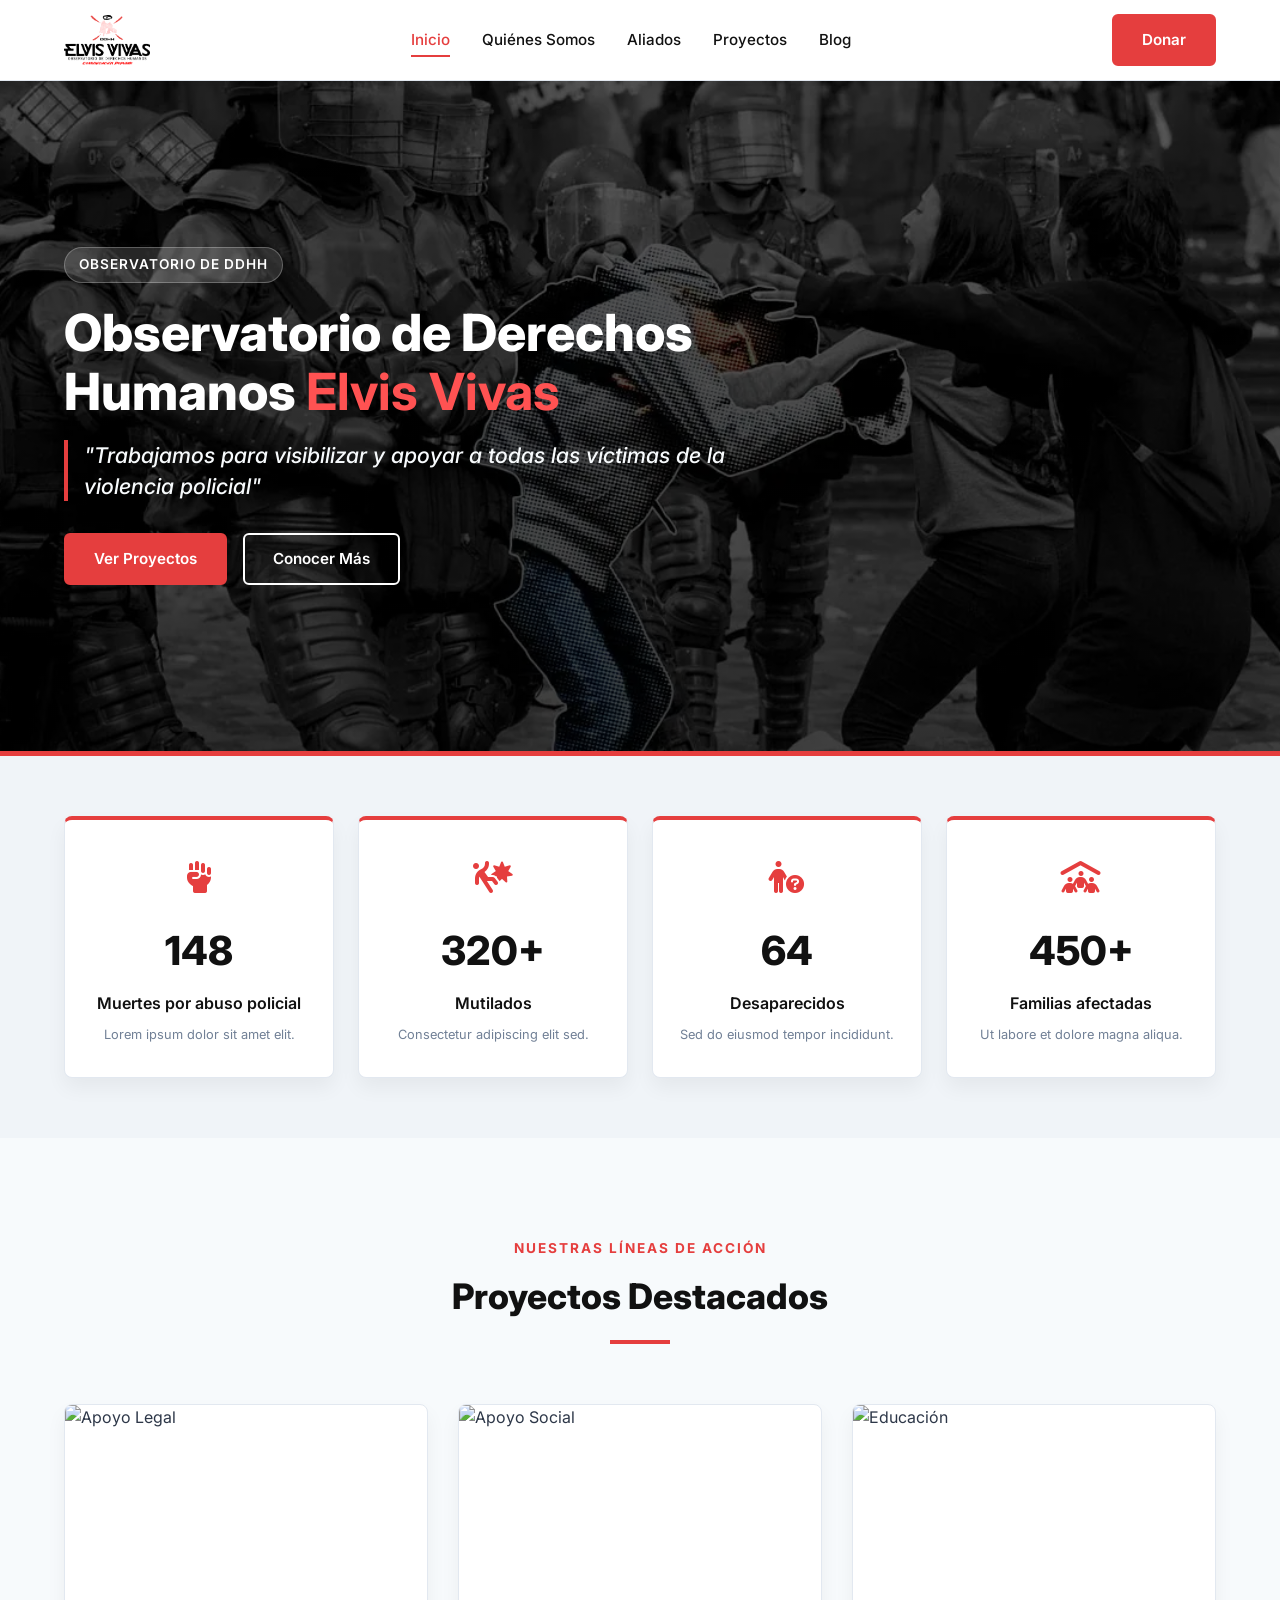
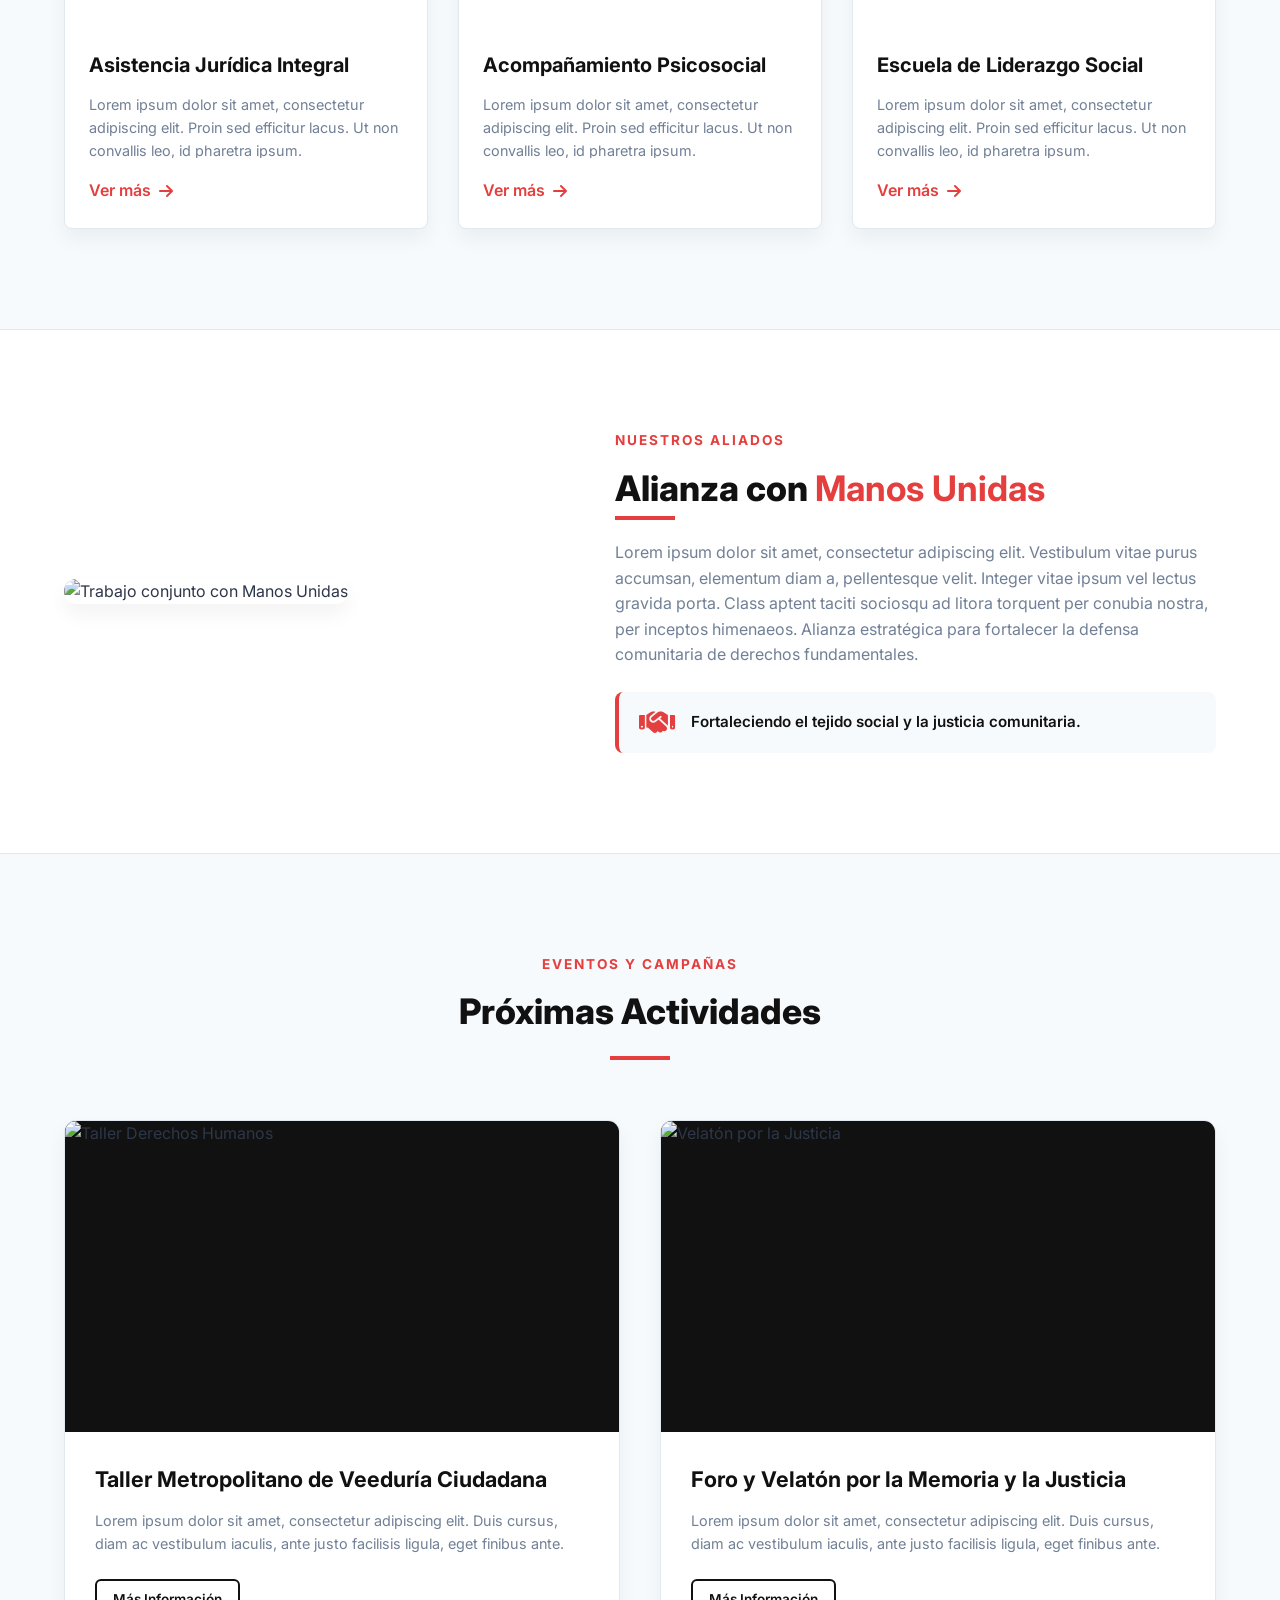
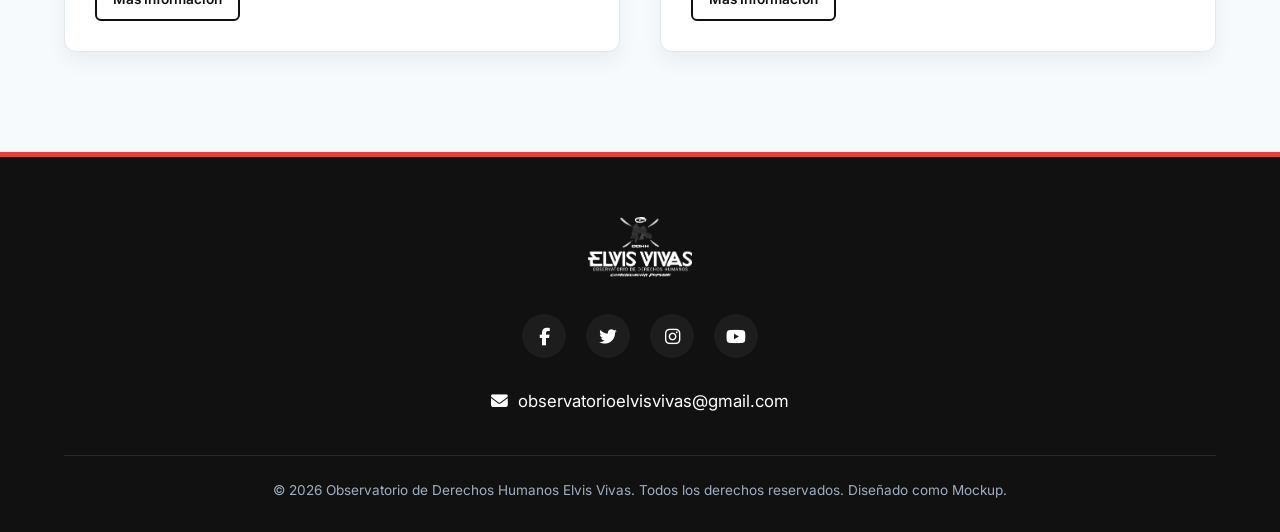
==== commit 0fe22767: "Add Quiénes Somos page and style rules" ====
--- a/index.html
+++ b/index.html
@@ -30,7 +30,7 @@
             <nav class="main-nav">
                 <ul class="nav-list">
                     <li><a href="#inicio" class="active">Inicio</a></li>
-                    <li><a href="#quienes-somos">Quiénes Somos</a></li>
+                    <li><a href="quienes-somos.html">Quiénes Somos</a></li>
                     <li><a href="#aliados">Aliados</a></li>
                     <li><a href="#proyectos">Proyectos</a></li>
                     <li><a href="#blog">Blog</a></li>
@@ -52,7 +52,7 @@
                 <p class="hero-subtitle">"Trabajamos para visibilizar y apoyar a todas las víctimas de la violencia policial"</p>
                 <div class="hero-btns">
                     <a href="#proyectos" class="btn btn-primary">Ver Proyectos</a>
-                    <a href="#quienes-somos" class="btn btn-secondary">Conocer Más</a>
+                    <a href="quienes-somos.html" class="btn btn-secondary">Conocer Más</a>
                 </div>
             </div>
         </div>
--- a/style.css
+++ b/style.css
@@ -202,7 +202,7 @@
     background-size: cover;
     background-position: center;
     background-repeat: no-repeat;
-    min-height: 85vh;
+    min-height: 75vh;
     display: flex;
     align-items: center;
     border-bottom: 5px solid var(--accent-color);
@@ -273,8 +273,8 @@
 /* SECCIÓN INDICADORES (ESTADÍSTICAS) */
 .stats-section {
     padding: 60px 0;
-    background-color: var(--primary-color);
-    color: var(--bg-white);
+    background-color: #f0f4f8; /* Gris claro/azulado profesional */
+    color: var(--text-color);
 }
 
 .stats-grid {
@@ -284,17 +284,19 @@
 }
 
 .stat-card {
-    background-color: rgba(255, 255, 255, 0.03);
+    background-color: var(--bg-white); /* Tarjetas blancas */
     padding: 32px 20px;
     border-radius: 8px;
     text-align: center;
-    border-top: 4px solid var(--accent-color);
-    transition: transform var(--transition-speed) ease;
+    border: 1px solid var(--border-color);
+    border-top: 4px solid var(--accent-color); /* Borde superior rojo */
+    box-shadow: var(--shadow-md); /* Sombra suave para que resalten */
+    transition: all var(--transition-speed) ease;
 }
 
 .stat-card:hover {
     transform: translateY(-5px);
-    background-color: rgba(255, 255, 255, 0.05);
+    box-shadow: var(--shadow-lg); /* Sombra más fuerte al pasar el mouse */
 }
 
 .stat-icon {
@@ -306,6 +308,7 @@
 .stat-number {
     font-size: 2.5rem;
     font-weight: 800;
+    color: var(--primary-color);
     margin-bottom: 8px;
 }
 
@@ -313,12 +316,12 @@
     font-size: 1rem;
     font-weight: 600;
     margin-bottom: 8px;
-    color: #e2e8f0;
+    color: var(--primary-color);
 }
 
 .stat-desc {
     font-size: 0.8rem;
-    color: #a0aec0;
+    color: var(--text-muted);
 }
 
 /* SECCIÓN ENCABEZADOS COMUNES */
@@ -608,6 +611,240 @@
 }
 
 /* ==========================================================================
+   SECCIONES DE LA PÁGINA: QUIÉNES SOMOS
+   ========================================================================== */
+
+/* HERO DE LA PÁGINA CON GRADIENTE */
+.page-hero-section {
+    padding: 100px 0 80px 0;
+    background: linear-gradient(135deg, #111111 0%, #3a0d0d 100%);
+    color: var(--bg-white);
+    border-bottom: 5px solid var(--accent-color);
+}
+
+.page-hero-tag {
+    color: var(--accent-color);
+    font-weight: 700;
+    font-size: 0.85rem;
+    text-transform: uppercase;
+    letter-spacing: 2px;
+    display: block;
+    margin-bottom: 12px;
+}
+
+.page-hero-title {
+    font-size: 3rem;
+    font-weight: 800;
+    line-height: 1.2;
+    color: var(--bg-white);
+}
+
+.page-hero-divider {
+    width: 60px;
+    height: 4px;
+    background-color: var(--accent-color);
+    margin: 20px 0;
+}
+
+.page-hero-subtitle {
+    font-size: 1.2rem;
+    color: #cbd5e0;
+    max-width: 800px;
+    line-height: 1.6;
+}
+
+/* SECCIÓN HISTORIA */
+.history-section {
+    padding: 100px 0;
+    background-color: var(--bg-white);
+}
+
+.history-container {
+    display: grid;
+    grid-template-columns: 1.1fr 0.9fr;
+    gap: 60px;
+    align-items: center;
+}
+
+.history-content {
+    display: flex;
+    flex-direction: column;
+}
+
+.history-text {
+    font-size: 1rem;
+    color: var(--text-color);
+    margin-bottom: 20px;
+    line-height: 1.7;
+}
+
+.history-media {
+    position: relative;
+}
+
+.history-img {
+    width: 100%;
+    border-radius: 12px;
+    box-shadow: var(--shadow-md);
+    object-fit: cover;
+    aspect-ratio: 4/3;
+    border-bottom: 6px solid var(--accent-color);
+}
+
+/* SECCIÓN MISIÓN, VISIÓN Y OBJETIVOS */
+.mvo-section {
+    padding: 100px 0;
+    background-color: #f0f4f8; /* Mismo fondo que la sección de indicadores */
+}
+
+.mvo-grid {
+    display: grid;
+    grid-template-columns: repeat(3, 1fr);
+    gap: 30px;
+}
+
+.mvo-card {
+    background-color: var(--bg-white);
+    padding: 40px 30px;
+    border-radius: 8px;
+    border-left: 4px solid var(--accent-color);
+    box-shadow: var(--shadow-md);
+    transition: all var(--transition-speed) ease;
+}
+
+.mvo-card:hover {
+    transform: translateY(-5px);
+    box-shadow: var(--shadow-lg);
+}
+
+.mvo-icon-container {
+    width: 60px;
+    height: 60px;
+    border-radius: 50px;
+    background-color: rgba(229, 62, 62, 0.1);
+    color: var(--accent-color);
+    display: flex;
+    align-items: center;
+    justify-content: center;
+    font-size: 1.5rem;
+    margin-bottom: 24px;
+}
+
+.mvo-card-title {
+    font-size: 1.35rem;
+    font-weight: 700;
+    color: var(--primary-color);
+    margin-bottom: 16px;
+}
+
+.mvo-card-text {
+    font-size: 0.95rem;
+    color: var(--text-color);
+    line-height: 1.6;
+}
+
+/* SECCIÓN EQUIPO */
+.team-section {
+    padding: 100px 0;
+    background-color: var(--bg-white);
+}
+
+.team-intro {
+    display: grid;
+    grid-template-columns: 1.1fr 0.9fr;
+    gap: 60px;
+    align-items: center;
+    margin-bottom: 80px;
+}
+
+.team-intro-media {
+    position: relative;
+}
+
+.team-intro-img {
+    width: 100%;
+    height: 380px;
+    object-fit: cover;
+    border-radius: 12px;
+    box-shadow: var(--shadow-md);
+}
+
+.team-intro-content {
+    display: flex;
+    flex-direction: column;
+}
+
+.team-intro-text {
+    font-size: 1.05rem;
+    color: var(--text-color);
+    line-height: 1.8;
+}
+
+.team-grid {
+    display: grid;
+    grid-template-columns: repeat(2, 1fr);
+    gap: 40px;
+}
+
+.team-card {
+    display: grid;
+    grid-template-columns: 0.85fr 1.15fr;
+    background-color: var(--bg-light);
+    border-radius: 12px;
+    overflow: hidden;
+    border: 1px solid var(--border-color);
+    box-shadow: var(--shadow-sm);
+    transition: all var(--transition-speed) ease;
+}
+
+.team-card:hover {
+    transform: translateY(-5px);
+    box-shadow: var(--shadow-md);
+    border-color: var(--accent-color);
+}
+
+.team-card-media {
+    width: 100%;
+    height: 100%;
+}
+
+.team-card-img {
+    width: 100%;
+    height: 100%;
+    object-fit: cover;
+    min-height: 240px;
+}
+
+.team-card-info {
+    padding: 30px;
+    display: flex;
+    flex-direction: column;
+    justify-content: center;
+}
+
+.team-member-name {
+    font-size: 1.3rem;
+    font-weight: 700;
+    color: var(--primary-color);
+    margin-bottom: 6px;
+}
+
+.team-member-role {
+    font-size: 0.85rem;
+    font-weight: 700;
+    color: var(--accent-color);
+    text-transform: uppercase;
+    letter-spacing: 1px;
+    margin-bottom: 16px;
+}
+
+.team-member-bio {
+    font-size: 0.9rem;
+    color: var(--text-muted);
+    line-height: 1.6;
+}
+
+/* ==========================================================================
    DISEÑO RESPONSIVO (MÓVILES Y TABLETS)
    ========================================================================== */
 
@@ -647,6 +884,28 @@
     }
 
     .activities-grid {
+        grid-template-columns: 1fr;
+        gap: 30px;
+    }
+
+    /* Quiénes Somos Responsive */
+    .history-container {
+        grid-template-columns: 1fr;
+        gap: 40px;
+    }
+    .mvo-grid {
+        grid-template-columns: 1fr;
+        gap: 24px;
+    }
+    .team-intro {
+        grid-template-columns: 1fr;
+        gap: 30px;
+        text-align: center;
+    }
+    .team-intro-img {
+        height: 280px;
+    }
+    .team-grid {
         grid-template-columns: 1fr;
         gap: 30px;
     }
@@ -698,4 +957,15 @@
     .projects-grid {
         grid-template-columns: 1fr;
     }
-}
+
+    /* Quiénes Somos Responsive Móvil */
+    .team-card {
+        grid-template-columns: 1fr;
+    }
+    .team-card-media {
+        height: 200px;
+    }
+    .team-card-img {
+        min-height: auto;
+    }
+}
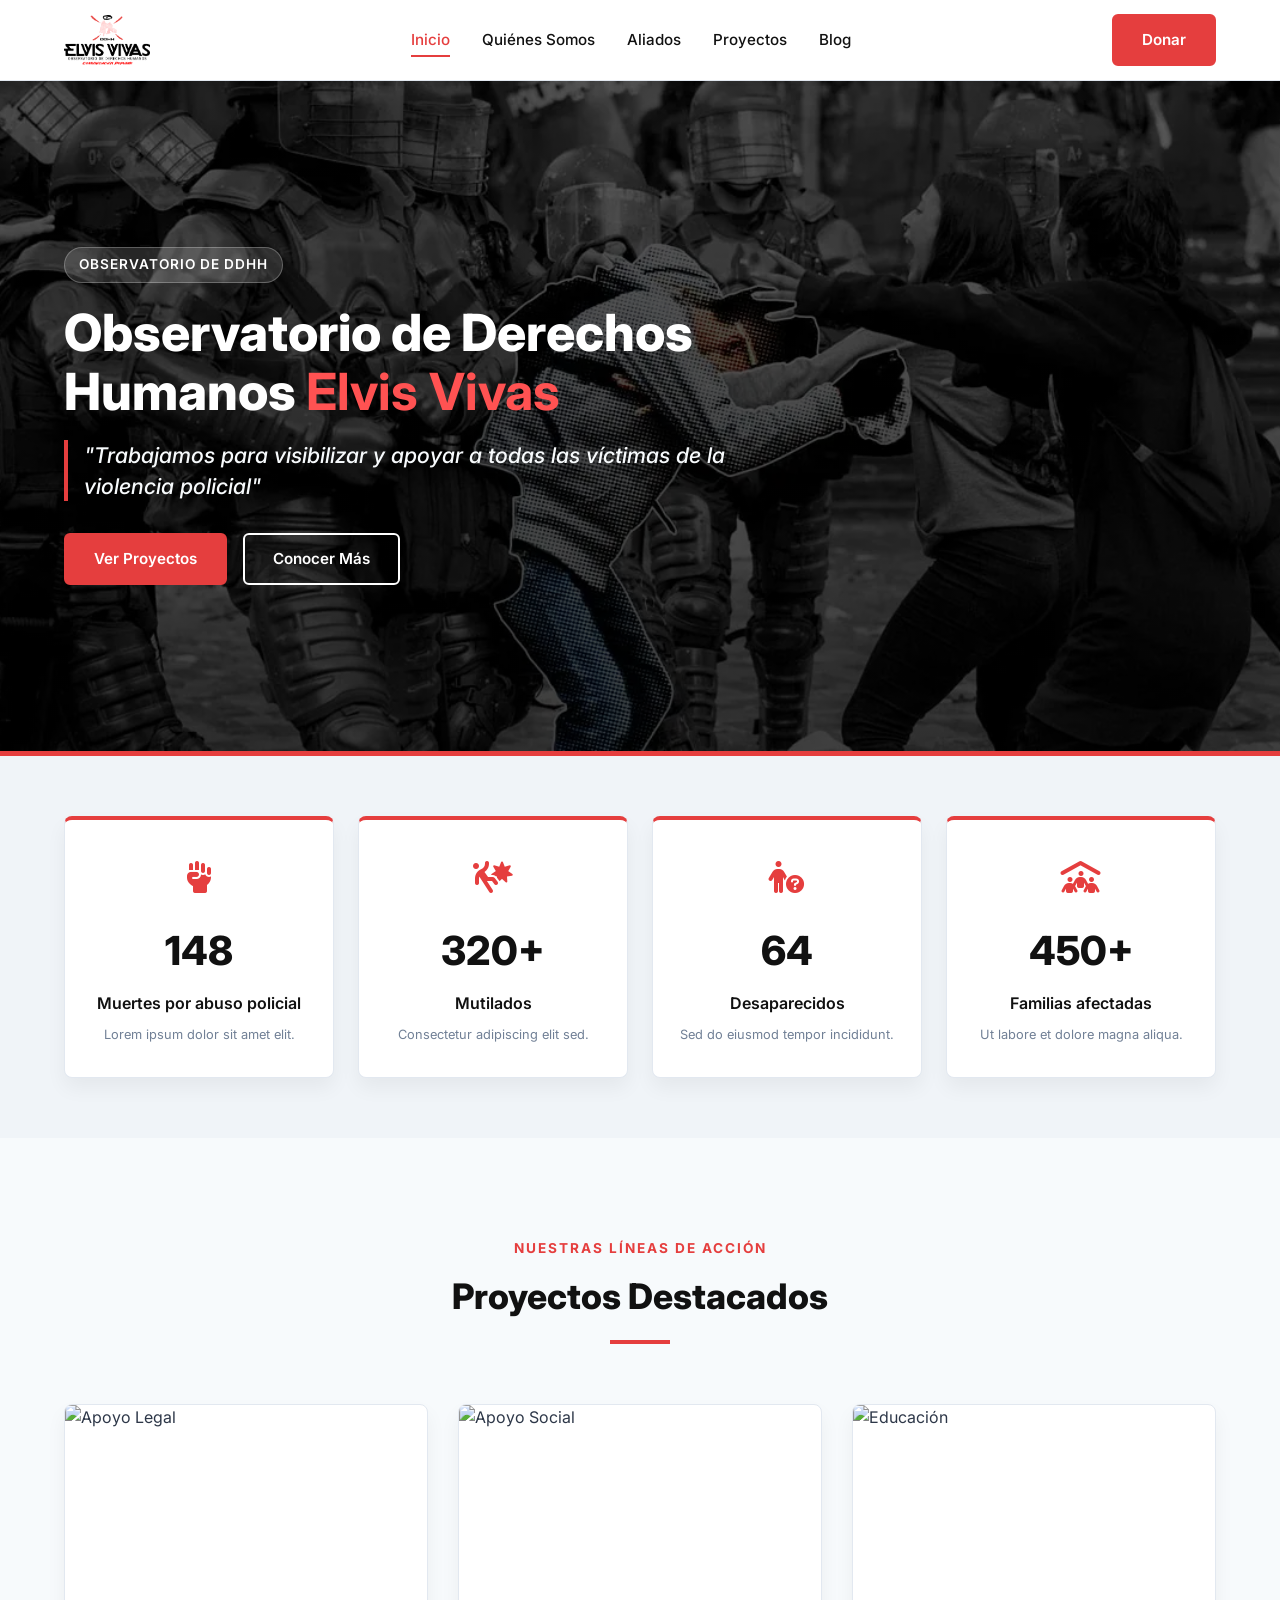
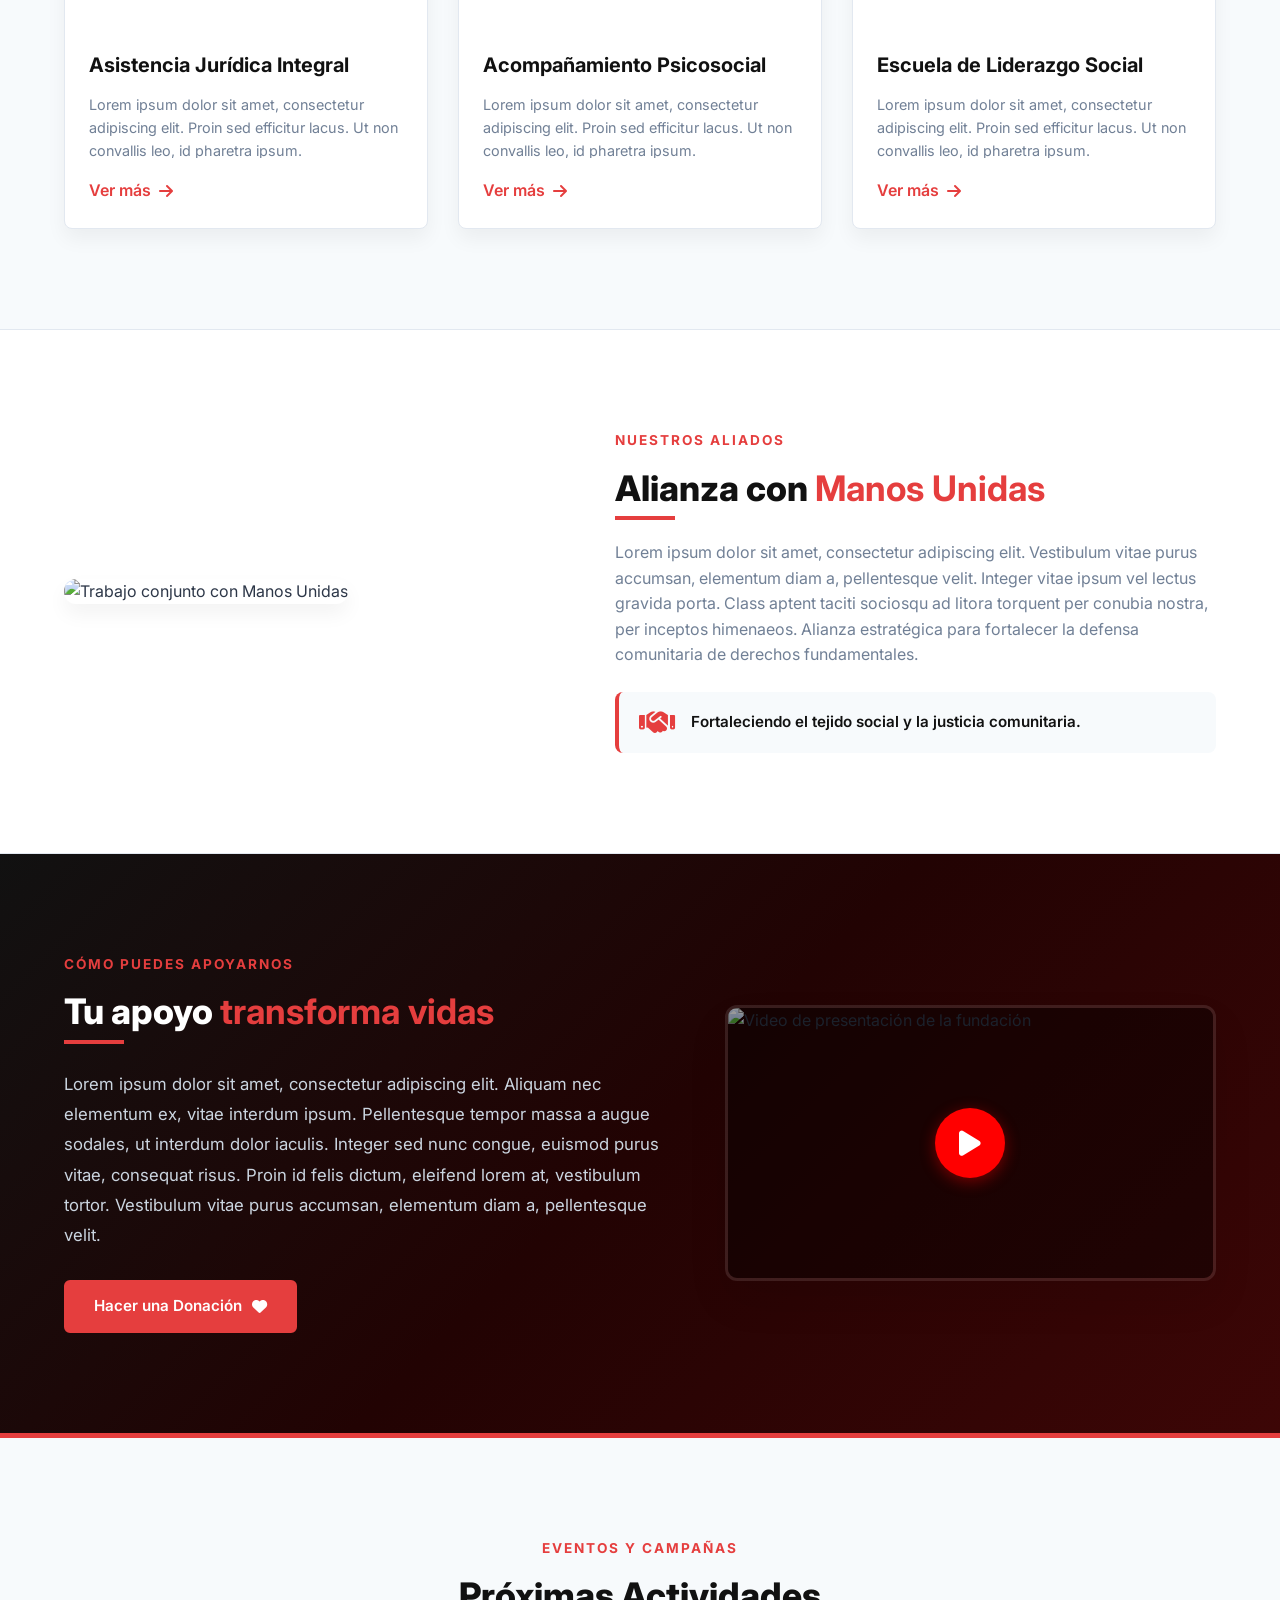
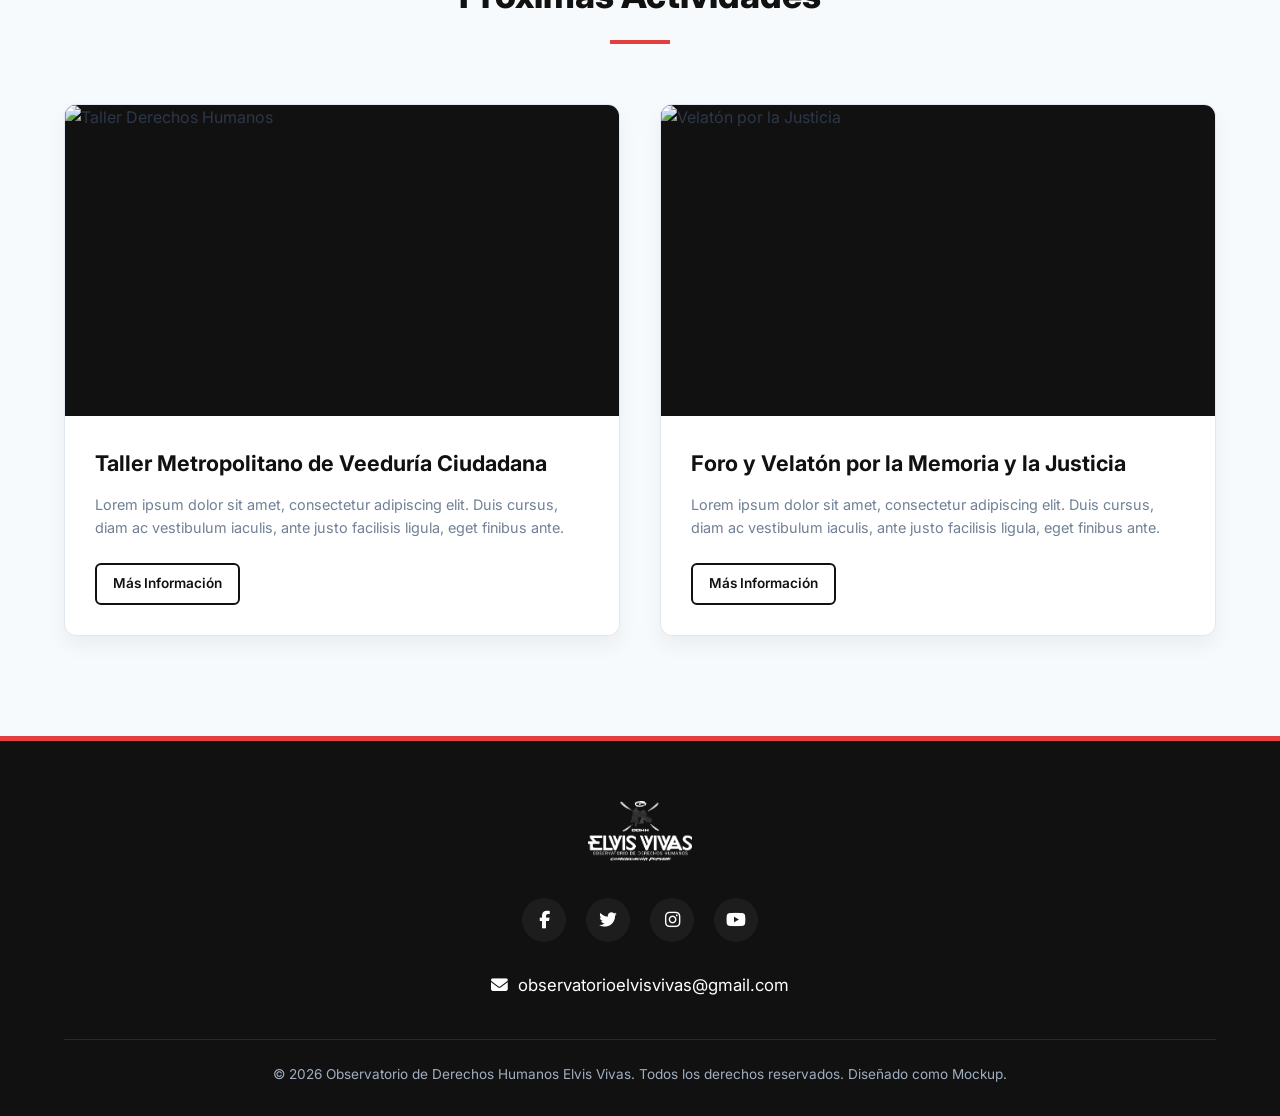
==== commit 488c54a3: "Crear paginas de Aliados, Proyectos, Blog y agregar seccion Donaciones en Home" ====
--- a/index.html
+++ b/index.html
@@ -31,9 +31,9 @@
                 <ul class="nav-list">
                     <li><a href="#inicio" class="active">Inicio</a></li>
                     <li><a href="quienes-somos.html">Quiénes Somos</a></li>
-                    <li><a href="#aliados">Aliados</a></li>
-                    <li><a href="#proyectos">Proyectos</a></li>
-                    <li><a href="#blog">Blog</a></li>
+                    <li><a href="aliados.html">Aliados</a></li>
+                    <li><a href="proyectos.html">Proyectos</a></li>
+                    <li><a href="blog.html">Blog</a></li>
                 </ul>
             </nav>
 
@@ -51,7 +51,7 @@
                 <h1 class="hero-title">Observatorio de Derechos Humanos <span class="text-highlight">Elvis Vivas</span></h1>
                 <p class="hero-subtitle">"Trabajamos para visibilizar y apoyar a todas las víctimas de la violencia policial"</p>
                 <div class="hero-btns">
-                    <a href="#proyectos" class="btn btn-primary">Ver Proyectos</a>
+                    <a href="proyectos.html" class="btn btn-primary">Ver Proyectos</a>
                     <a href="quienes-somos.html" class="btn btn-secondary">Conocer Más</a>
                 </div>
             </div>
@@ -166,6 +166,29 @@
         </div>
     </section>
 
+    <!-- SECCIÓN DONACIONES: CÓMO PUEDES APOYARNOS -->
+    <section id="donar" class="donar-section">
+        <div class="container donar-container">
+            <div class="donar-content">
+                <span class="section-tag" style="color: var(--accent-color);">Cómo puedes apoyarnos</span>
+                <h2 class="section-title" style="color: var(--bg-white);">Tu apoyo <span class="text-highlight">transforma vidas</span></h2>
+                <div class="section-underline" style="margin: 0 0 25px 0;"></div>
+                <p class="donar-description">Lorem ipsum dolor sit amet, consectetur adipiscing elit. Aliquam nec elementum ex, vitae interdum ipsum. Pellentesque tempor massa a augue sodales, ut interdum dolor iaculis. Integer sed nunc congue, euismod purus vitae, consequat risus. Proin id felis dictum, eleifend lorem at, vestibulum tortor. Vestibulum vitae purus accumsan, elementum diam a, pellentesque velit.</p>
+                <a href="#donar" class="btn btn-primary btn-donar-cta">Hacer una Donación <i class="fa-solid fa-heart"></i></a>
+            </div>
+            <div class="donar-video-mockup">
+                <div class="video-preview-wrapper">
+                    <img src="https://images.unsplash.com/photo-1488521787991-ed7bbaae773c?q=80&w=600" alt="Video de presentación de la fundación" class="video-preview-img">
+                    <div class="video-overlay">
+                        <div class="play-btn-circle">
+                            <i class="fa-solid fa-play"></i>
+                        </div>
+                    </div>
+                </div>
+            </div>
+        </div>
+    </section>
+
     <!-- SECCIÓN PRÓXIMAS ACTIVIDADES -->
     <section id="actividades" class="activities-section">
         <div class="container">
--- a/style.css
+++ b/style.css
@@ -616,8 +616,12 @@
 
 /* HERO DE LA PÁGINA CON GRADIENTE */
 .page-hero-section {
-    padding: 100px 0 80px 0;
-    background: linear-gradient(135deg, #111111 0%, #3a0d0d 100%);
+    padding: 120px 0 100px 0;
+    background-image: linear-gradient(135deg, rgba(17, 17, 17, 0.8) 0%, rgba(58, 13, 13, 0.85) 100%), url('img/quienes_somos.jpg');
+    background-attachment: fixed;
+    background-position: center;
+    background-size: cover;
+    background-repeat: no-repeat;
     color: var(--bg-white);
     border-bottom: 5px solid var(--accent-color);
 }
@@ -845,6 +849,568 @@
 }
 
 /* ==========================================================================
+   SECCIONES DE LA PÁGINA: ALIADOS
+   ========================================================================== */
+
+.allies-hero {
+    background: linear-gradient(135deg, #111111 0%, #1e293b 100%);
+}
+
+.allies-manos-unidas {
+    padding: 100px 0;
+    background-color: var(--bg-white);
+}
+
+.allies-manos-container {
+    display: grid;
+    grid-template-columns: 1.1fr 0.9fr;
+    gap: 60px;
+    align-items: center;
+}
+
+.allies-manos-content {
+    display: flex;
+    flex-direction: column;
+}
+
+.allies-manos-text {
+    font-size: 1rem;
+    color: var(--text-color);
+    line-height: 1.7;
+}
+
+.allies-manos-media {
+    position: relative;
+}
+
+.allies-manos-img {
+    width: 100%;
+    border-radius: 12px;
+    box-shadow: var(--shadow-md);
+    object-fit: cover;
+    aspect-ratio: 4/3;
+    border-bottom: 6px solid var(--accent-color);
+}
+
+/* ==========================================================================
+   SECCIONES DE LA PÁGINA: ALIADOS (DISEÑO OSCURO)
+   ========================================================================== */
+
+.gallery-section {
+    padding: 100px 0;
+    background: linear-gradient(135deg, #111111 0%, #3a0d0d 100%);
+    border-top: 5px solid var(--accent-color);
+}
+
+.gallery-section .section-title {
+    color: var(--bg-white);
+}
+
+.gallery-section .section-tag {
+    color: var(--accent-color);
+}
+
+.gallery-grid {
+    display: grid;
+    grid-template-columns: repeat(3, 1fr);
+    gap: 24px;
+}
+
+.gallery-card {
+    background-color: #1a1a1a;
+    border-radius: 8px;
+    overflow: hidden;
+    box-shadow: 0 4px 10px rgba(0, 0, 0, 0.2);
+    border: 1px solid rgba(255, 255, 255, 0.08);
+    display: flex;
+    flex-direction: column;
+    transition: all var(--transition-speed) ease;
+}
+
+.gallery-card:hover {
+    transform: translateY(-5px);
+    box-shadow: 0 10px 25px rgba(0, 0, 0, 0.4);
+    border-color: var(--accent-color);
+}
+
+.gallery-card-media {
+    position: relative;
+    overflow: hidden;
+    aspect-ratio: 16/10;
+}
+
+.gallery-card-img {
+    width: 100%;
+    height: 100%;
+    object-fit: cover;
+    transition: transform 0.5s ease;
+}
+
+.gallery-card:hover .gallery-card-img {
+    transform: scale(1.05);
+}
+
+.gallery-card-info {
+    padding: 20px;
+    display: flex;
+    flex-direction: column;
+    flex-grow: 1;
+}
+
+.gallery-card-category {
+    font-size: 0.75rem;
+    text-transform: uppercase;
+    font-weight: 700;
+    color: var(--accent-color);
+    letter-spacing: 1px;
+    margin-bottom: 8px;
+}
+
+.gallery-card-title {
+    font-size: 1.15rem;
+    font-weight: 700;
+    color: var(--bg-white);
+    margin-bottom: 10px;
+    line-height: 1.3;
+}
+
+.gallery-card-desc {
+    font-size: 0.88rem;
+    color: #cbd5e0;
+    line-height: 1.5;
+    margin-bottom: 16px;
+    flex-grow: 1;
+}
+
+.gallery-card-btn {
+    font-size: 0.9rem;
+    font-weight: 600;
+    color: var(--bg-white);
+    display: inline-flex;
+    align-items: center;
+    gap: 8px;
+    text-decoration: none;
+    transition: color var(--transition-speed) ease;
+    margin-top: auto;
+}
+
+.gallery-card-btn i {
+    font-size: 0.8rem;
+    transition: transform var(--transition-speed) ease;
+}
+
+.gallery-card-btn:hover {
+    color: var(--accent-color);
+}
+
+.gallery-card-btn:hover i {
+    transform: translateX(4px);
+}
+
+/* ==========================================================================
+   SECCIONES DE LA PÁGINA: PROYECTOS (ESTRUCTURA DE REFERENCIA)
+   ========================================================================== */
+
+.projects-hero {
+    background-image: linear-gradient(135deg, rgba(17, 17, 17, 0.85) 0%, rgba(58, 13, 13, 0.9) 100%), url('img/donation.jpg');
+}
+
+.projects-intro-section {
+    padding: 80px 0;
+    background-color: var(--bg-light);
+}
+
+.projects-intro-content {
+    max-width: 800px;
+    margin: 0 auto;
+    text-align: center;
+}
+
+.projects-intro-text {
+    font-size: 1.05rem;
+    line-height: 1.8;
+    color: var(--text-color);
+}
+
+.projects-parallax-banner {
+    position: relative;
+    height: 350px;
+    background-image: url('img/donation.jpg');
+    background-attachment: fixed;
+    background-position: center;
+    background-repeat: no-repeat;
+    background-size: cover;
+    display: flex;
+    align-items: center;
+    justify-content: center;
+    text-align: center;
+    color: var(--bg-white);
+}
+
+.projects-parallax-overlay {
+    position: absolute;
+    top: 0;
+    left: 0;
+    width: 100%;
+    height: 100%;
+    background: linear-gradient(135deg, rgba(17, 17, 17, 0.8) 0%, rgba(58, 13, 13, 0.8) 100%);
+}
+
+.projects-parallax-content {
+    position: relative;
+    z-index: 2;
+    padding: 20px;
+}
+
+.parallax-heading {
+    font-size: 2.2rem;
+    font-weight: 800;
+    margin-bottom: 12px;
+    text-shadow: 0 2px 4px rgba(0, 0, 0, 0.5);
+}
+
+.parallax-text {
+    font-size: 1.1rem;
+    opacity: 0.9;
+    max-width: 600px;
+    margin: 0 auto;
+    text-shadow: 0 1px 3px rgba(0, 0, 0, 0.5);
+}
+
+.projects-list-section {
+    padding: 100px 0;
+    background-color: var(--bg-white);
+}
+
+.projects-list {
+    display: flex;
+    flex-direction: column;
+    gap: 80px;
+}
+
+.project-row {
+    display: flex;
+    align-items: center;
+    gap: 60px;
+}
+
+.project-row:nth-child(even) {
+    flex-direction: row-reverse;
+}
+
+.project-row-content {
+    flex: 1.1;
+    display: flex;
+    flex-direction: column;
+    align-items: flex-start;
+}
+
+.project-row-media {
+    flex: 0.9;
+}
+
+.project-row-category {
+    font-size: 0.8rem;
+    text-transform: uppercase;
+    font-weight: 700;
+    color: var(--accent-color);
+    letter-spacing: 1px;
+    margin-bottom: 12px;
+}
+
+.project-row-title {
+    font-size: 2rem;
+    font-weight: 800;
+    color: var(--primary-color);
+    margin-bottom: 20px;
+    line-height: 1.25;
+}
+
+.project-row-desc {
+    font-size: 1rem;
+    color: var(--text-color);
+    line-height: 1.7;
+    margin-bottom: 30px;
+}
+
+.project-row-img {
+    width: 100%;
+    border-radius: 12px;
+    box-shadow: var(--shadow-md);
+    object-fit: cover;
+    aspect-ratio: 4/3;
+    transition: transform var(--transition-speed) ease;
+}
+
+.project-row:hover .project-row-img {
+    transform: scale(1.02);
+}
+
+/* ==========================================================================
+   SECCIONES DE LA PÁGINA: BLOG Y NOTICIAS
+   ========================================================================== */
+
+.blog-hero {
+    background-image: linear-gradient(135deg, rgba(17, 17, 17, 0.85) 0%, rgba(58, 13, 13, 0.9) 100%), url('https://images.unsplash.com/photo-1529156069898-49953e39b3ac?q=80&w=1200');
+}
+
+.blog-section {
+    padding: 100px 0;
+    background-color: var(--bg-light);
+}
+
+.blog-categories {
+    display: flex;
+    justify-content: center;
+    gap: 15px;
+    margin-bottom: 50px;
+    flex-wrap: wrap;
+}
+
+.category-btn {
+    padding: 10px 22px;
+    border-radius: 30px;
+    font-size: 0.9rem;
+    font-weight: 600;
+    border: 1px solid var(--border-color);
+    background-color: var(--bg-white);
+    color: var(--text-color);
+    cursor: pointer;
+    transition: all var(--transition-speed) ease;
+}
+
+.category-btn:hover {
+    border-color: var(--accent-color);
+    color: var(--accent-color);
+}
+
+.category-btn.active {
+    background-color: var(--accent-color);
+    border-color: var(--accent-color);
+    color: var(--bg-white);
+    box-shadow: var(--shadow-sm);
+}
+
+.blog-grid {
+    display: grid;
+    grid-template-columns: repeat(3, 1fr);
+    gap: 30px;
+}
+
+.blog-card {
+    background-color: var(--bg-white);
+    border-radius: 8px;
+    overflow: hidden;
+    box-shadow: var(--shadow-sm);
+    border: 1px solid var(--border-color);
+    display: flex;
+    flex-direction: column;
+    transition: all var(--transition-speed) ease;
+}
+
+.blog-card:hover {
+    transform: translateY(-5px);
+    box-shadow: var(--shadow-md);
+    border-color: var(--accent-color);
+}
+
+.blog-card-media {
+    position: relative;
+    overflow: hidden;
+    aspect-ratio: 16/10;
+}
+
+.blog-card-img {
+    width: 100%;
+    height: 100%;
+    object-fit: cover;
+    transition: transform 0.5s ease;
+}
+
+.blog-card:hover .blog-card-img {
+    transform: scale(1.05);
+}
+
+.blog-card-tag {
+    position: absolute;
+    top: 15px;
+    left: 15px;
+    background-color: var(--accent-color);
+    color: var(--bg-white);
+    font-size: 0.75rem;
+    font-weight: 700;
+    text-transform: uppercase;
+    padding: 6px 12px;
+    border-radius: 4px;
+    letter-spacing: 0.5px;
+    z-index: 2;
+}
+
+.blog-card-info {
+    padding: 24px;
+    display: flex;
+    flex-direction: column;
+    flex-grow: 1;
+}
+
+.blog-card-date {
+    font-size: 0.8rem;
+    color: var(--text-muted);
+    display: flex;
+    align-items: center;
+    gap: 6px;
+    margin-bottom: 12px;
+}
+
+.blog-card-title {
+    font-size: 1.25rem;
+    font-weight: 700;
+    line-height: 1.4;
+    margin-bottom: 12px;
+}
+
+.blog-card-title a {
+    color: var(--primary-color);
+    text-decoration: none;
+    transition: color var(--transition-speed) ease;
+}
+
+.blog-card-title a:hover {
+    color: var(--accent-color);
+}
+
+.blog-card-excerpt {
+    font-size: 0.9rem;
+    color: var(--text-color);
+    line-height: 1.6;
+    margin-bottom: 20px;
+    flex-grow: 1;
+}
+
+.blog-card-link {
+    font-size: 0.9rem;
+    font-weight: 600;
+    color: var(--accent-color);
+    display: inline-flex;
+    align-items: center;
+    gap: 8px;
+    text-decoration: none;
+    transition: gap var(--transition-speed) ease;
+}
+
+.blog-card-link i {
+    font-size: 0.8rem;
+}
+
+.blog-card-link:hover {
+    text-decoration: underline;
+    gap: 12px;
+}
+
+/* ==========================================================================
+   SECCION DONACIONES (COMO APOYARNOS)
+   ========================================================================== */
+
+.donar-section {
+    padding: 100px 0;
+    background: linear-gradient(135deg, #111111 0%, #220303 50%, #3d0606 100%);
+    position: relative;
+    border-bottom: 5px solid var(--accent-color);
+}
+
+.donar-container {
+    display: grid;
+    grid-template-columns: 1.1fr 0.9fr;
+    gap: 60px;
+    align-items: center;
+}
+
+.donar-content {
+    display: flex;
+    flex-direction: column;
+    align-items: flex-start;
+    color: #cbd5e0;
+}
+
+.donar-description {
+    font-size: 1.05rem;
+    line-height: 1.8;
+    margin-bottom: 30px;
+}
+
+.btn-donar-cta {
+    display: inline-flex;
+    align-items: center;
+    gap: 10px;
+    transition: transform var(--transition-speed) ease, background-color var(--transition-speed) ease;
+}
+
+.btn-donar-cta:hover {
+    transform: translateY(-2px);
+}
+
+.donar-video-mockup {
+    width: 100%;
+}
+
+.video-preview-wrapper {
+    position: relative;
+    border-radius: 12px;
+    overflow: hidden;
+    box-shadow: var(--shadow-lg);
+    aspect-ratio: 16/9;
+    border: 3px solid rgba(255, 255, 255, 0.1);
+    cursor: pointer;
+}
+
+.video-preview-img {
+    width: 100%;
+    height: 100%;
+    object-fit: cover;
+    transition: transform 0.5s ease;
+}
+
+.video-overlay {
+    position: absolute;
+    top: 0;
+    left: 0;
+    width: 100%;
+    height: 100%;
+    background-color: rgba(0, 0, 0, 0.4);
+    display: flex;
+    align-items: center;
+    justify-content: center;
+    transition: background-color var(--transition-speed) ease;
+}
+
+.play-btn-circle {
+    width: 70px;
+    height: 70px;
+    border-radius: 50px;
+    background-color: #ff0000;
+    color: #ffffff;
+    display: flex;
+    align-items: center;
+    justify-content: center;
+    font-size: 1.8rem;
+    box-shadow: 0 4px 15px rgba(255, 0, 0, 0.4);
+    transition: transform 0.3s ease, background-color 0.3s ease;
+}
+
+.video-preview-wrapper:hover .video-preview-img {
+    transform: scale(1.03);
+}
+
+.video-preview-wrapper:hover .video-overlay {
+    background-color: rgba(0, 0, 0, 0.2);
+}
+
+.video-preview-wrapper:hover .play-btn-circle {
+    transform: scale(1.1);
+    background-color: #cc0000;
+}
+
+/* ==========================================================================
    DISEÑO RESPONSIVO (MÓVILES Y TABLETS)
    ========================================================================== */
 
@@ -908,6 +1474,44 @@
     .team-grid {
         grid-template-columns: 1fr;
         gap: 30px;
+    }
+
+    /* Aliados Responsive */
+    .allies-manos-container {
+        grid-template-columns: 1fr;
+        gap: 40px;
+        text-align: center;
+    }
+    .gallery-grid {
+        grid-template-columns: repeat(2, 1fr);
+    }
+
+    /* Proyectos Responsive */
+    .project-row {
+        flex-direction: column !important;
+        gap: 40px;
+    }
+    .project-row-media {
+        width: 100%;
+    }
+    .project-row-title {
+        font-size: 1.6rem;
+    }
+
+    /* Blog Responsive */
+    .blog-grid {
+        grid-template-columns: repeat(2, 1fr);
+        gap: 24px;
+    }
+
+    /* Donaciones Responsive */
+    .donar-container {
+        grid-template-columns: 1fr;
+        gap: 40px;
+        text-align: center;
+    }
+    .donar-content {
+        align-items: center;
     }
 }
 
@@ -968,4 +1572,21 @@
     .team-card-img {
         min-height: auto;
     }
-}
+
+    /* Aliados Responsive Móvil */
+    .gallery-grid {
+        grid-template-columns: 1fr;
+    }
+
+    /* Blog Responsive Móvil */
+    .blog-grid {
+        grid-template-columns: 1fr;
+    }
+    .blog-categories {
+        gap: 10px;
+    }
+    .category-btn {
+        padding: 8px 16px;
+        font-size: 0.85rem;
+    }
+}
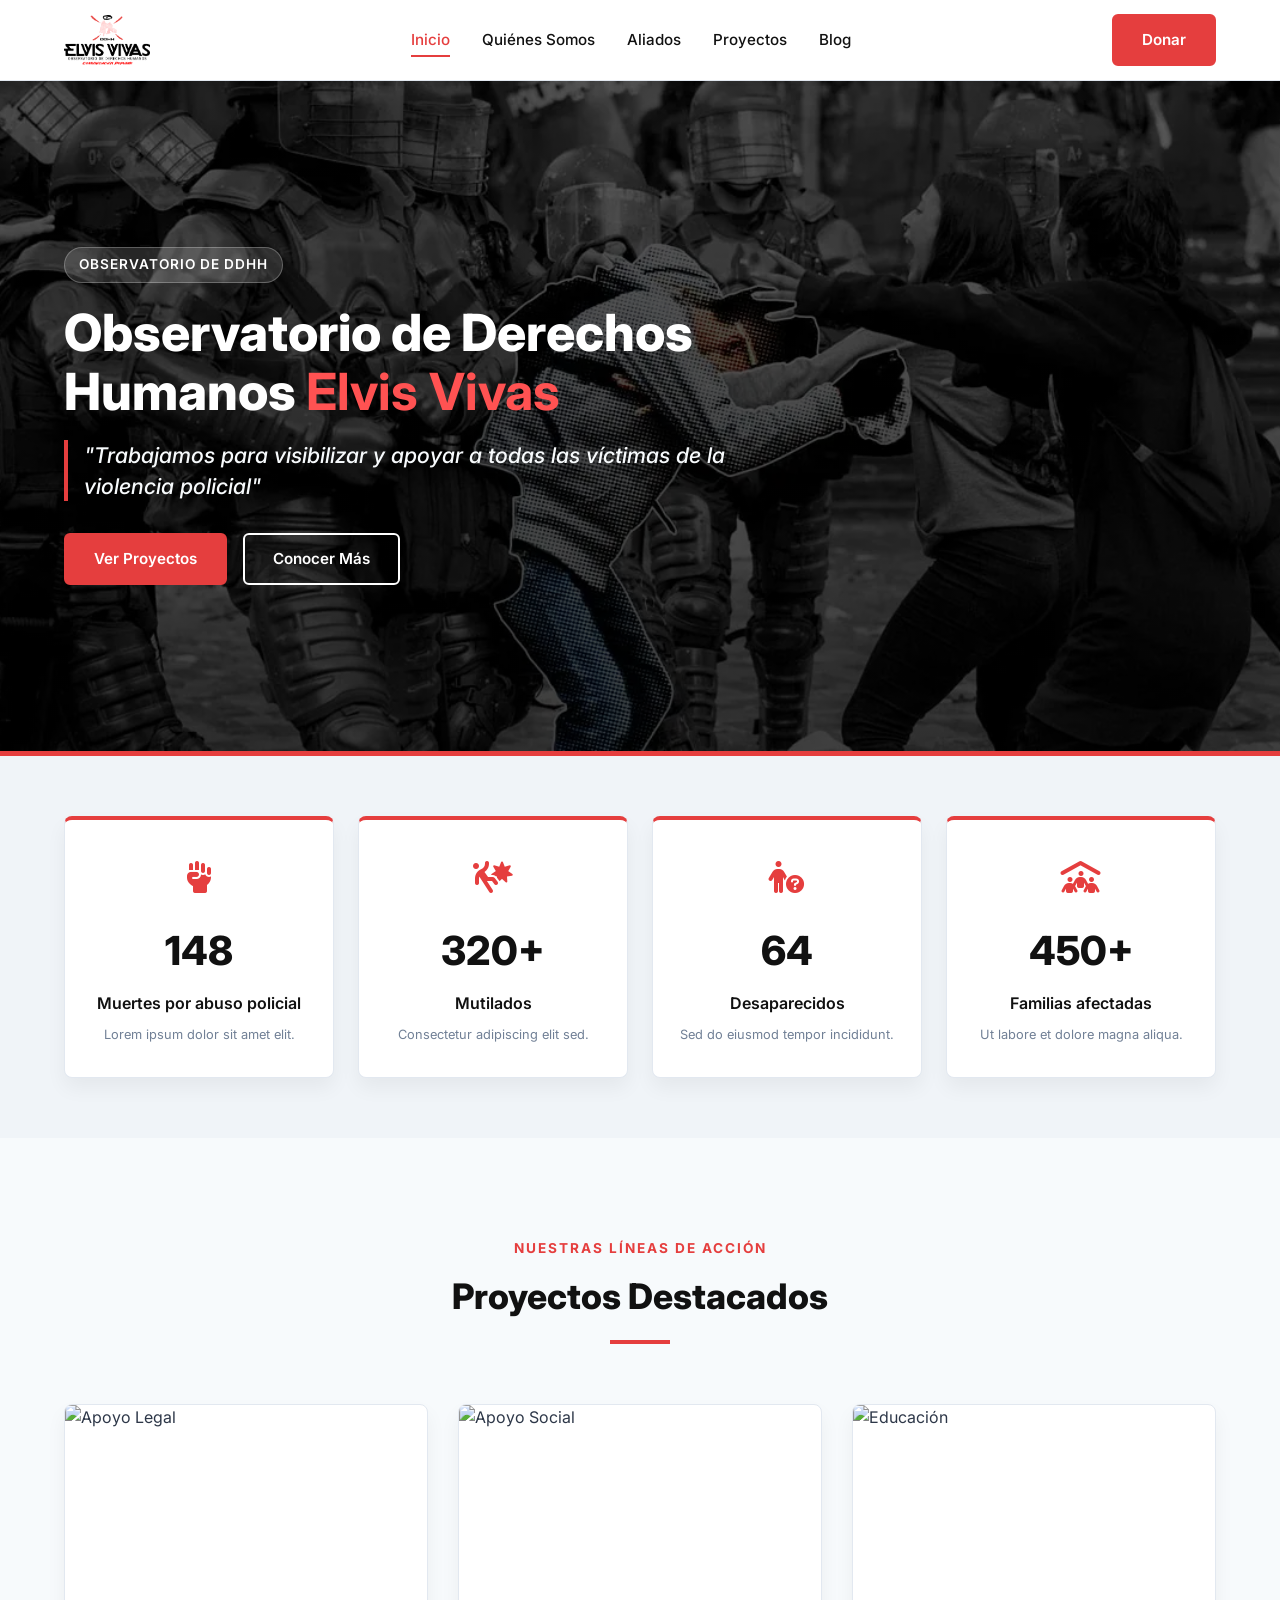
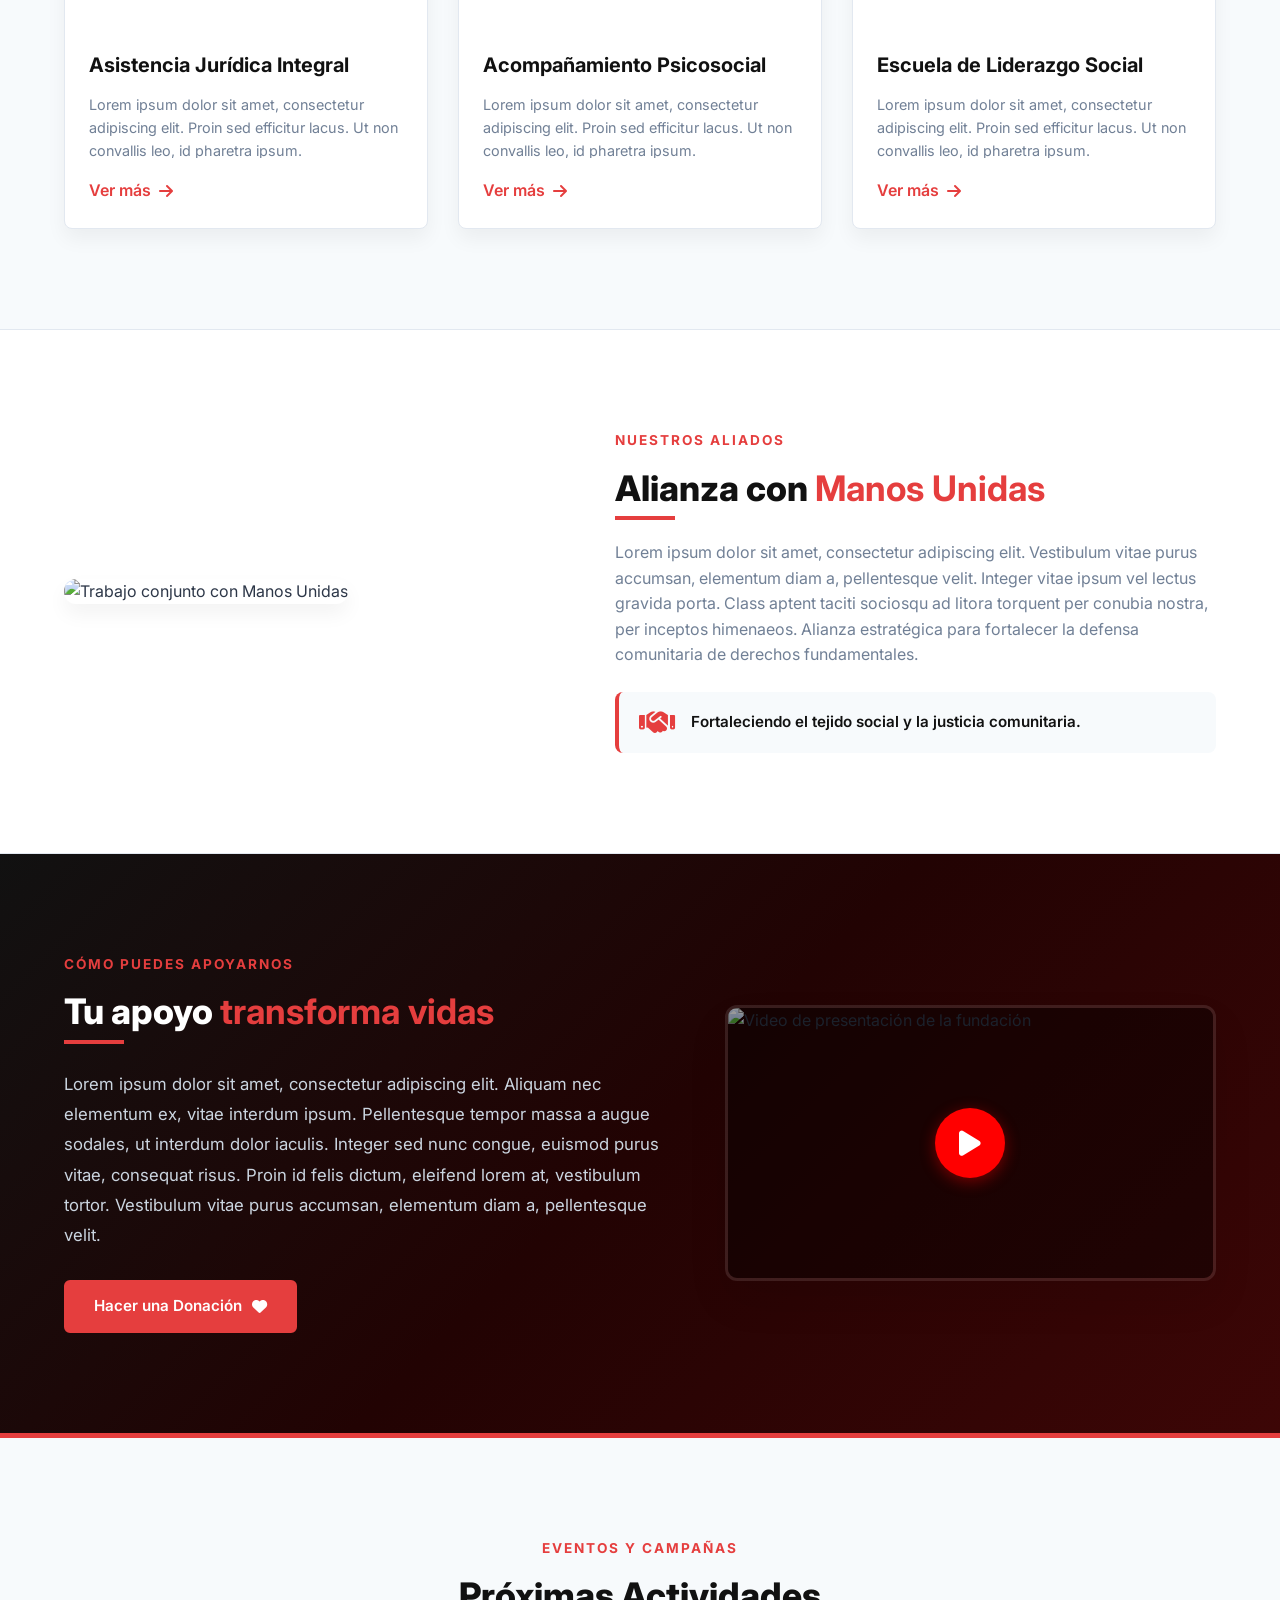
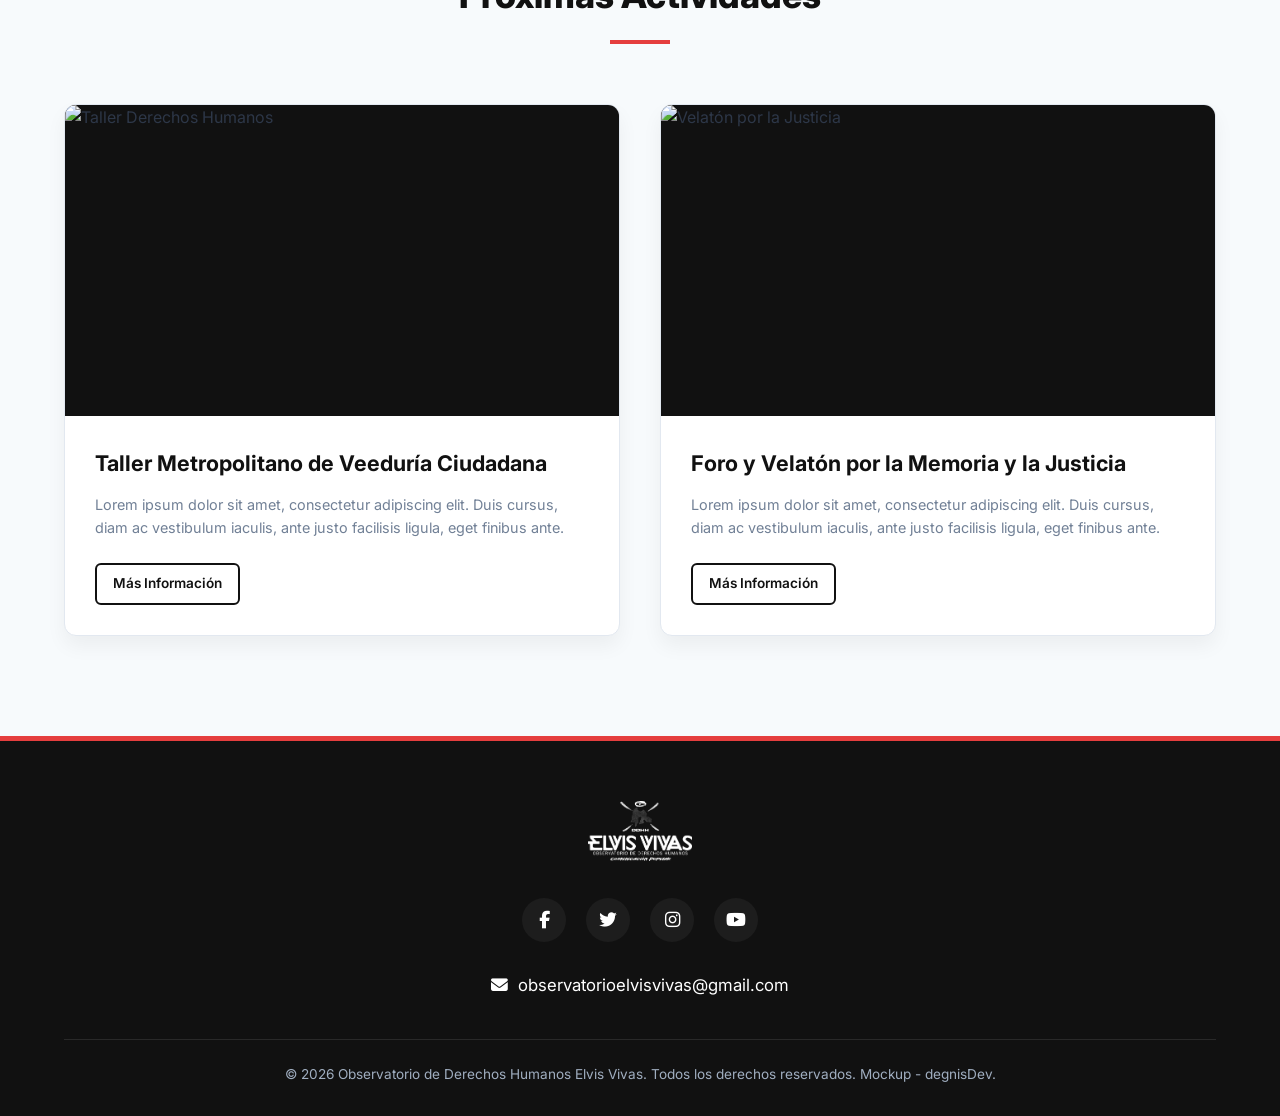
==== commit c8258263: "Ajuste chiquito en footer" ====
--- a/index.html
+++ b/index.html
@@ -245,7 +245,7 @@
             </div>
             
             <div class="footer-bottom">
-                <p>&copy; 2026 Observatorio de Derechos Humanos Elvis Vivas. Todos los derechos reservados. Diseñado como Mockup.</p>
+                <p>&copy; 2026 Observatorio de Derechos Humanos Elvis Vivas. Todos los derechos reservados. Mockup - degnisDev.</p>
             </div>
         </div>
     </footer>
--- a/style.css
+++ b/style.css
@@ -1589,4 +1589,19 @@
         padding: 8px 16px;
         font-size: 0.85rem;
     }
-}
+
+    /* Ajustes tipográficos y de fondos en móvil */
+    .page-hero-title {
+        font-size: 2.2rem;
+    }
+    .parallax-heading {
+        font-size: 1.7rem;
+    }
+    .projects-parallax-banner,
+    .page-hero-section {
+        background-attachment: scroll !important;
+    }
+    .project-row-title {
+        font-size: 1.4rem;
+    }
+}
